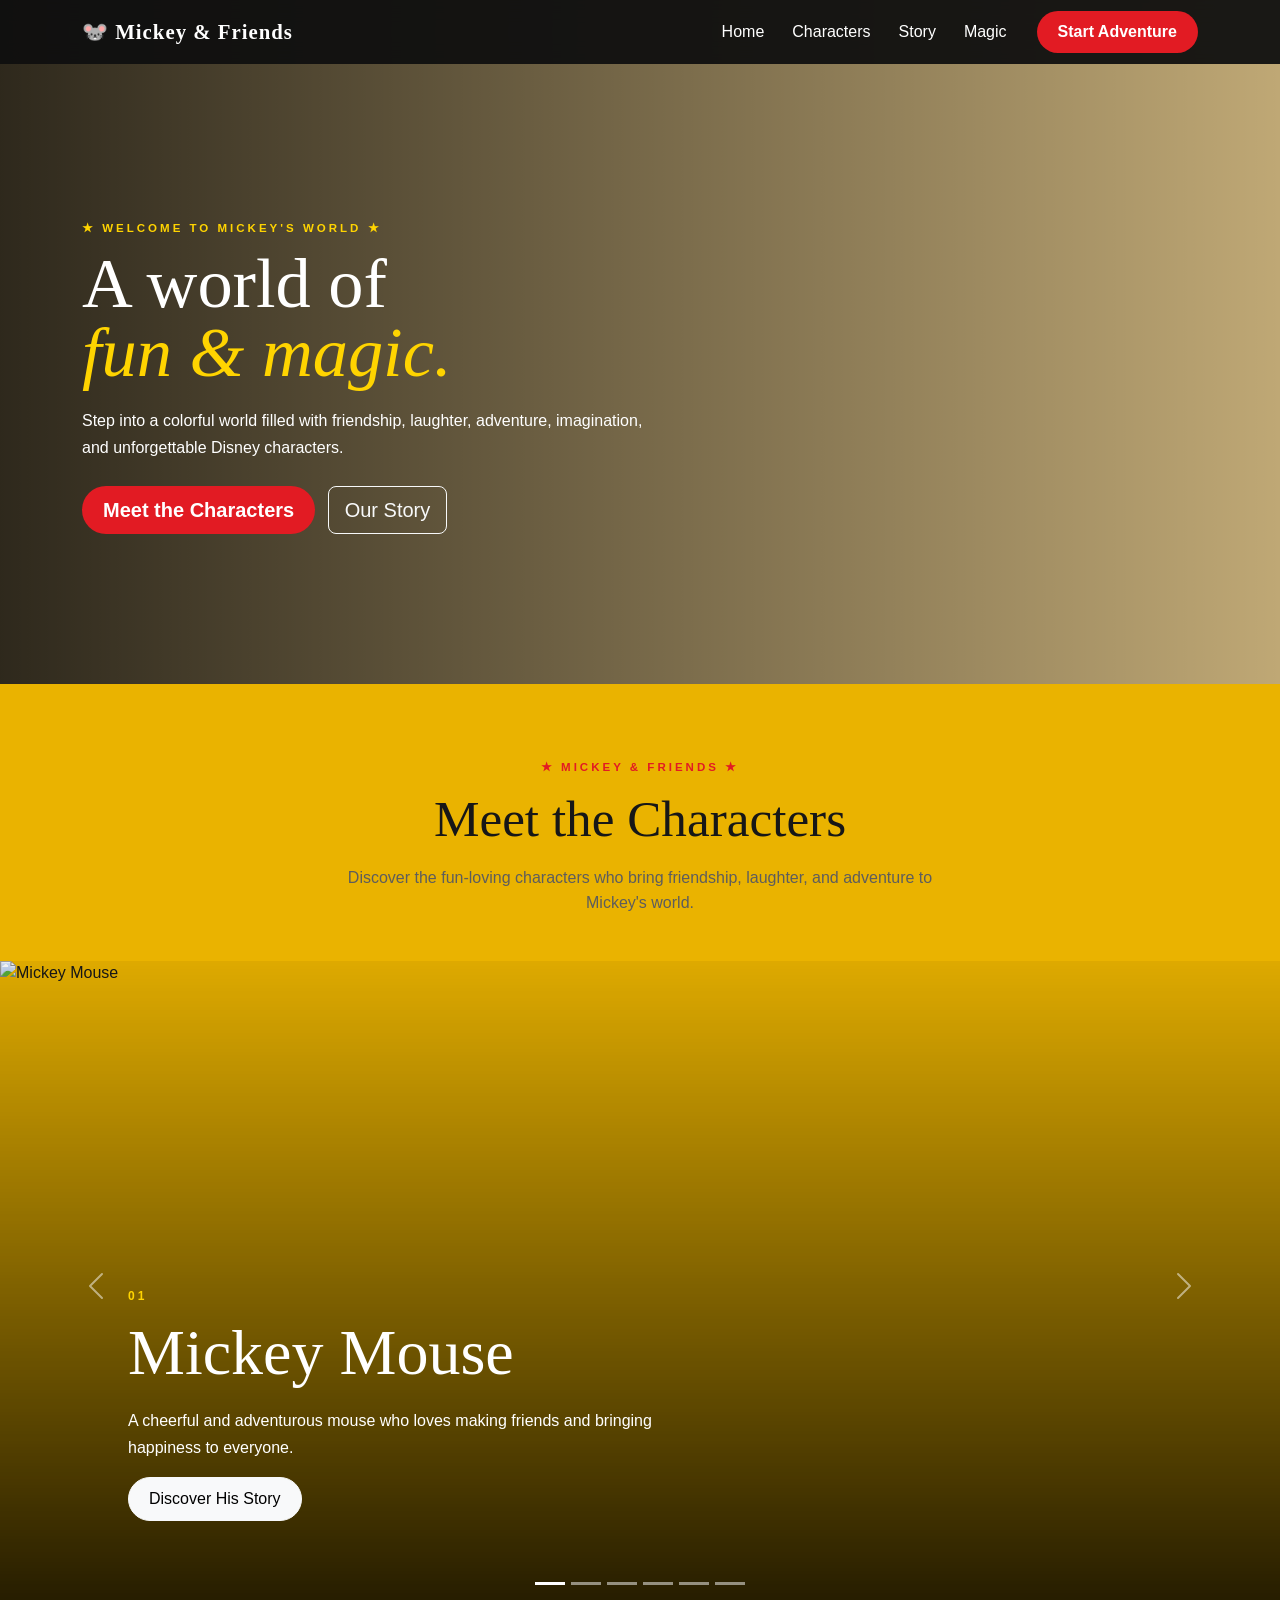
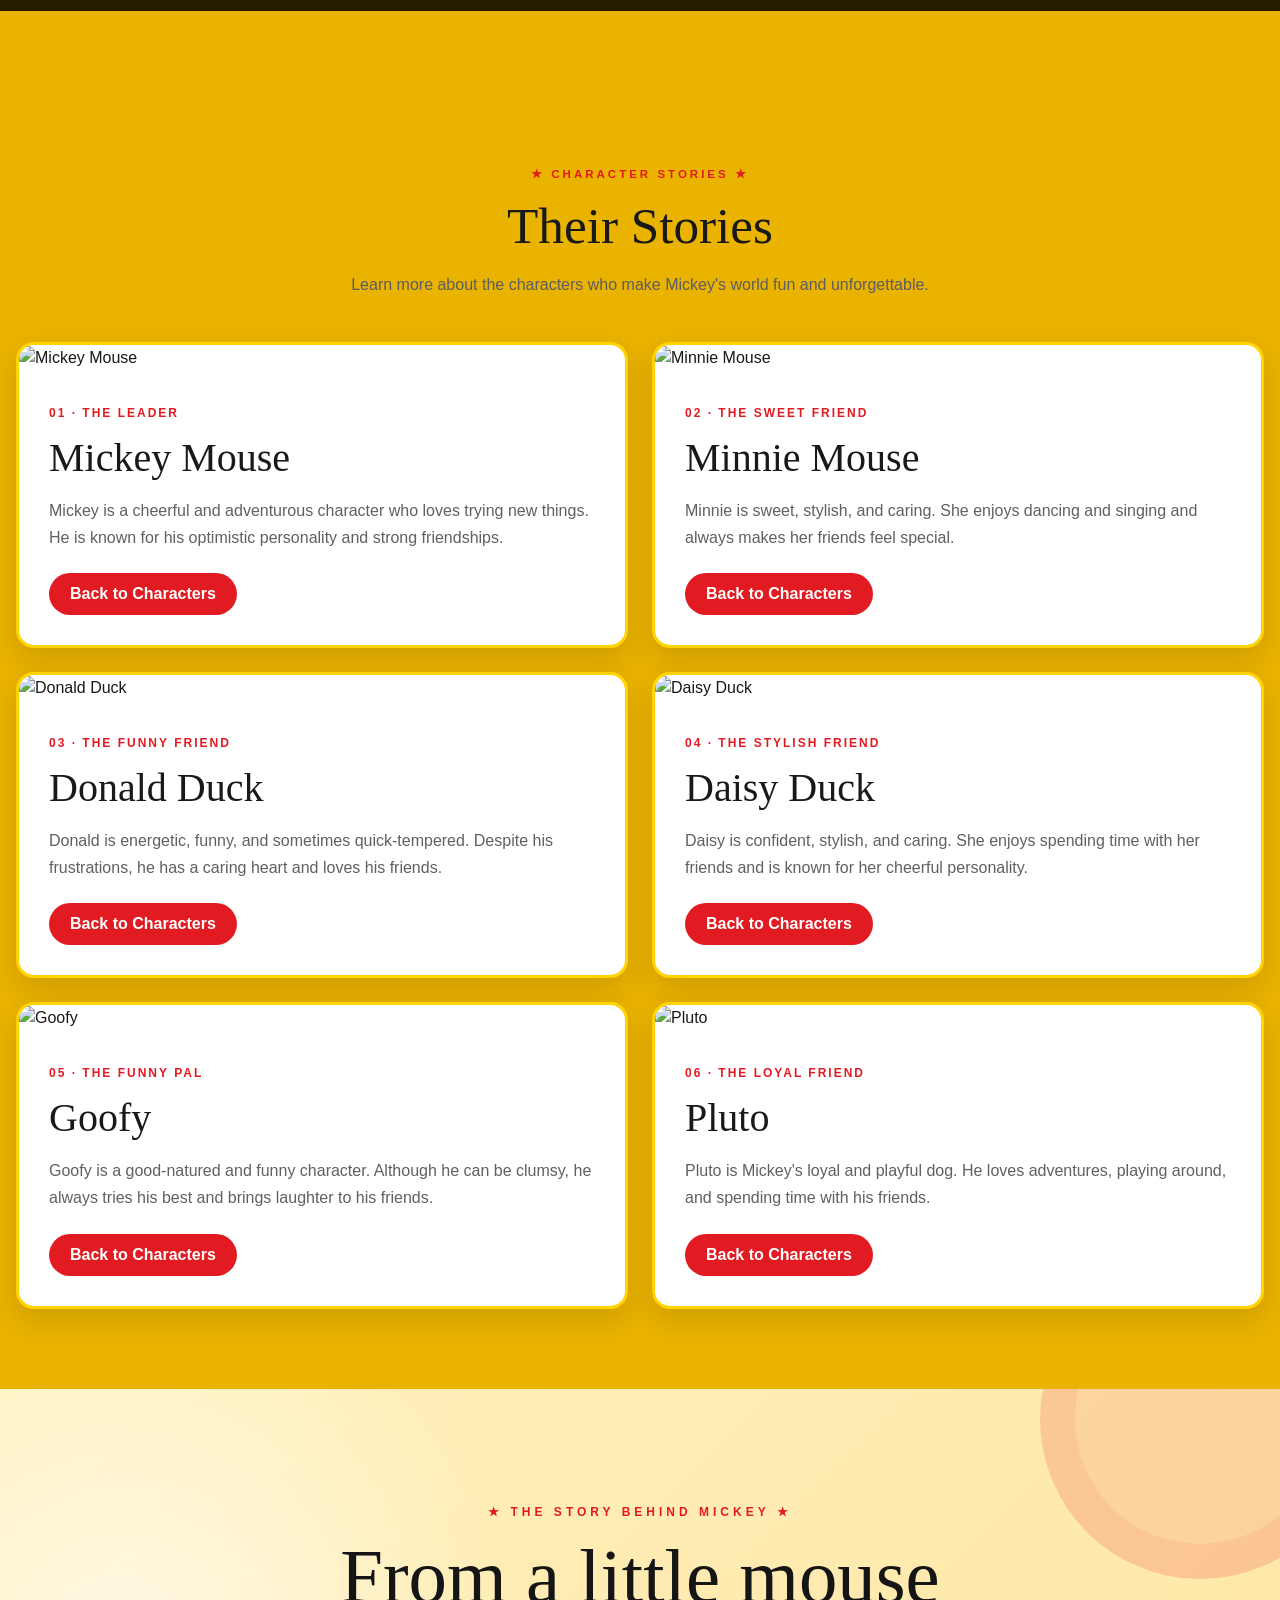
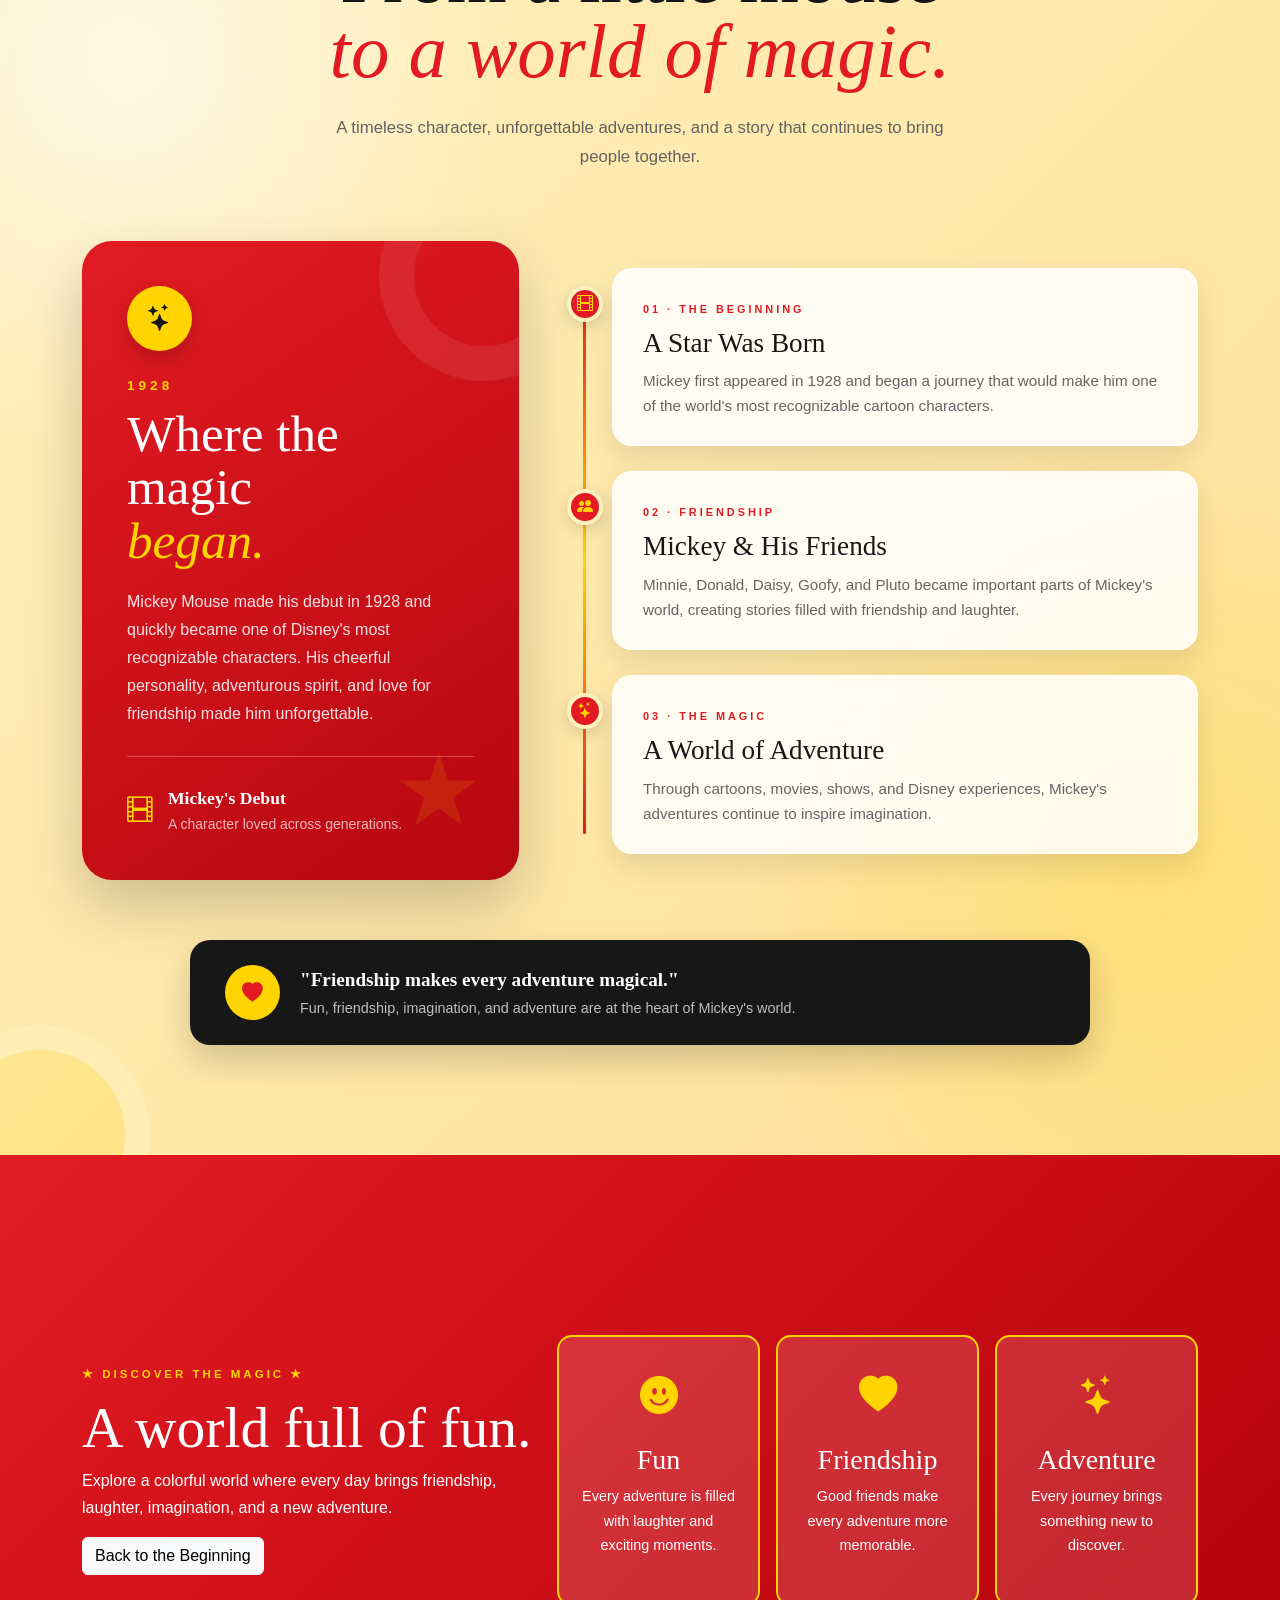
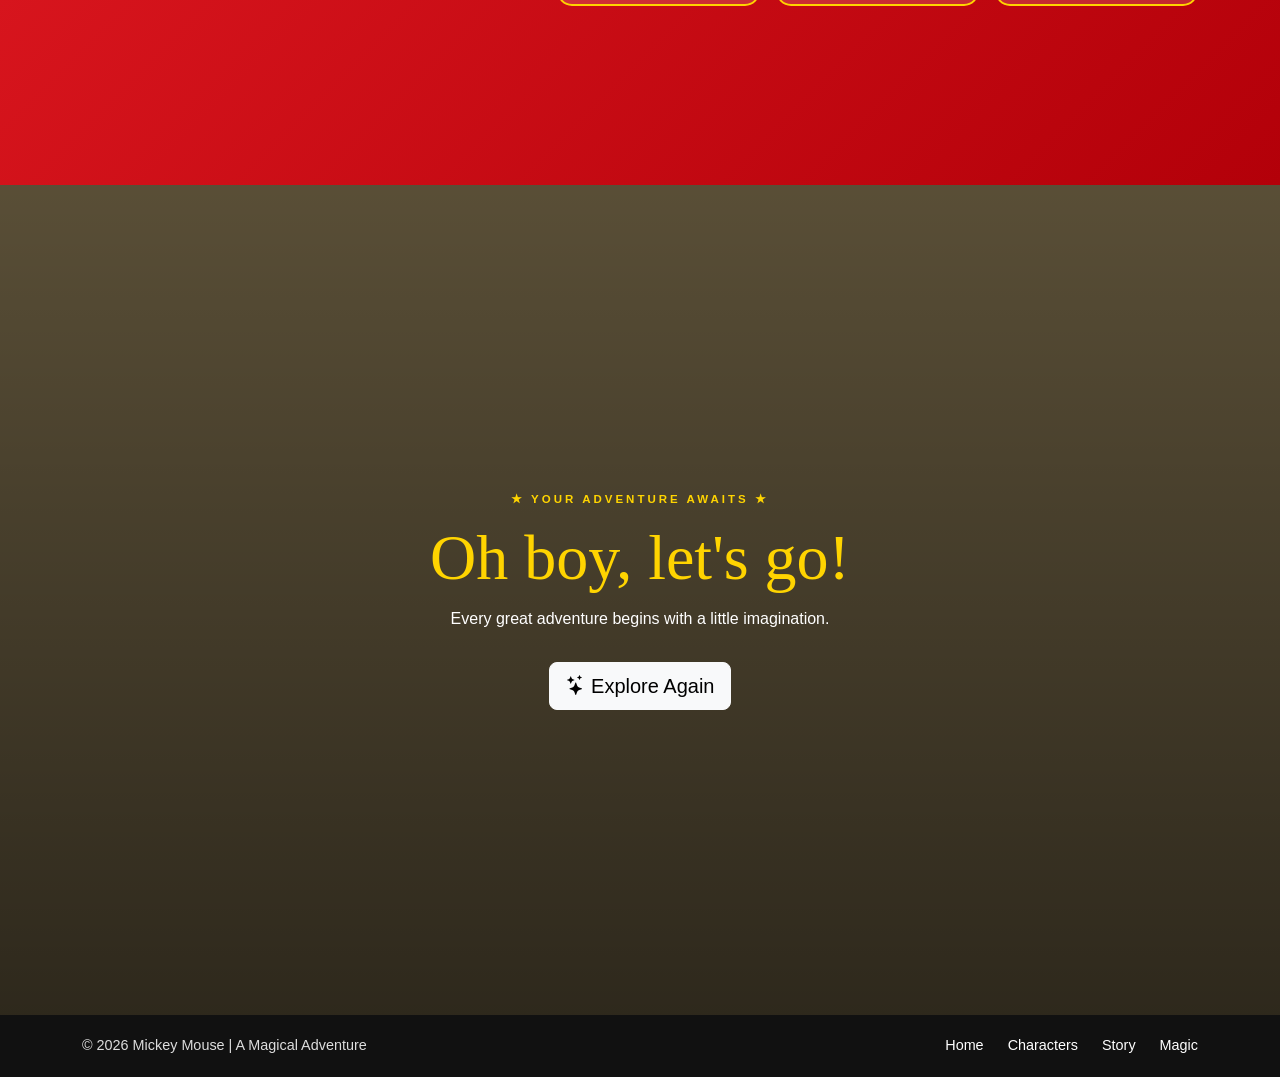
==== index.html @ 9c10812f "first commit" ====
<!DOCTYPE html>
<html lang="en">
<head>
    <meta charset="UTF-8">
    <meta name="viewport" content="width=device-width, initial-scale=1.0">
    <title>Mickey Mouse | A Magical Adventure</title>

    <link href="https://cdn.jsdelivr.net/npm/bootstrap@5.3.3/dist/css/bootstrap.min.css" rel="stylesheet">
    <link rel="stylesheet" href="https://cdn.jsdelivr.net/npm/bootstrap-icons@1.11.3/font/bootstrap-icons.min.css">
    <link rel="stylesheet" href="style.css">
</head>

<body>

<!-- NAVBAR -->
<header>
    <nav class="navbar navbar-expand-lg fixed-top">
        <div class="container">
            <a class="navbar-brand" href="#home">🐭 Mickey & Friends</a>

            <button class="navbar-toggler" type="button"
                data-bs-toggle="collapse" data-bs-target="#mainNavigation"
                aria-controls="mainNavigation" aria-expanded="false"
                aria-label="Toggle navigation">
                <span class="navbar-toggler-icon"></span>
            </button>

            <div class="collapse navbar-collapse" id="mainNavigation">
                <ul class="navbar-nav ms-auto">
                    <li class="nav-item"><a class="nav-link" href="#home">Home</a></li>
                    <li class="nav-item"><a class="nav-link" href="#characters">Characters</a></li>
                    <li class="nav-item"><a class="nav-link" href="#mickey-story">Story</a></li>
                    <li class="nav-item"><a class="nav-link" href="#magic">Magic</a></li>
                </ul>

                <a href="#characters" class="btn btn-mickey ms-lg-3">
                    Start Adventure
                </a>
            </div>
        </div>
    </nav>
</header>

<main>

<!-- HERO -->
<section id="home" class="hero-section">
    <div class="container">
        <div class="row align-items-center">
            <div class="col-lg-7">
                <p class="eyebrow">★ WELCOME TO MICKEY'S WORLD ★</p>

                <h1>
                    A world of
                    <span>fun & magic.</span>
                </h1>

                <p class="hero-text">
                    Step into a colorful world filled with friendship,
                    laughter, adventure, imagination, and unforgettable
                    Disney characters.
                </p>

                <div class="hero-buttons">
                    <a href="#characters" class="btn btn-mickey btn-lg">
                        Meet the Characters
                    </a>

                    <a href="#mickey-story" class="btn btn-outline-light btn-lg">
                        Our Story
                    </a>
                </div>
            </div>
        </div>
    </div>
</section>


<!-- CHARACTERS -->
<section id="characters" class="character-section">

    <div class="section-heading text-center px-3">
        <p class="eyebrow dark">★ MICKEY & FRIENDS ★</p>
        <h2>Meet the Characters</h2>
        <p>
            Discover the fun-loving characters who bring friendship,
            laughter, and adventure to Mickey's world.
        </p>
    </div>

    <div id="characterCarousel" class="carousel slide" data-bs-ride="carousel">

        <div class="carousel-indicators">
            <button type="button" data-bs-target="#characterCarousel"
                data-bs-slide-to="0" class="active" aria-label="Mickey"></button>
            <button type="button" data-bs-target="#characterCarousel"
                data-bs-slide-to="1" aria-label="Minnie"></button>
            <button type="button" data-bs-target="#characterCarousel"
                data-bs-slide-to="2" aria-label="Donald"></button>
            <button type="button" data-bs-target="#characterCarousel"
                data-bs-slide-to="3" aria-label="Daisy"></button>
            <button type="button" data-bs-target="#characterCarousel"
                data-bs-slide-to="4" aria-label="Goofy"></button>
            <button type="button" data-bs-target="#characterCarousel"
                data-bs-slide-to="5" aria-label="Pluto"></button>
        </div>

        <div class="carousel-inner">

            <!-- MICKEY -->
            <div class="carousel-item active">
                <img src="https://wallpaperaccess.com/full/1367530.jpg"
                    class="d-block w-100" alt="Mickey Mouse">

                <div class="carousel-caption">
                    <span class="character-number">01</span>
                    <h3>Mickey Mouse</h3>
                    <p>
                        A cheerful and adventurous mouse who loves
                        making friends and bringing happiness to everyone.
                    </p>
                    <a href="#mickey-card" class="btn btn-light">
                        Discover His Story
                    </a>
                </div>
            </div>

            <!-- MINNIE -->
            <div class="carousel-item">
                <img src="https://th.bing.com/th/id/R.4588b77b8ad985eb720112739d3616b6?rik=iyABy%2fx%2fQCu67g&riu=http%3a%2f%2fwallpapercave.com%2fwp%2fc2nXLSH.jpg&ehk=l3t9OPIn5ztY8iWDw6yOL1mrXMf0FCsywaIRMg5A7ro%3d&risl=&pid=ImgRaw&r=0"
                    class="d-block w-100" alt="Minnie Mouse">

                <div class="carousel-caption">
                    <span class="character-number">02</span>
                    <h3>Minnie Mouse</h3>
                    <p>
                        A sweet, stylish, and caring friend who loves
                        music, dancing, and spending time with Mickey.
                    </p>
                    <a href="#minnie-card" class="btn btn-light">
                        Discover Her Story
                    </a>
                </div>
            </div>

            <!-- DONALD -->
            <div class="carousel-item">
                <img src="https://wallpapers.com/images/featured/donald-duck-e6d12sw2wramsnhr.jpg"
                    class="d-block w-100" alt="Donald Duck">

                <div class="carousel-caption">
                    <span class="character-number">03</span>
                    <h3>Donald Duck</h3>
                    <p>
                        A funny and energetic duck who cares deeply
                        for his friends despite his quick temper.
                    </p>
                    <a href="#donald-card" class="btn btn-light">
                        Discover His Story
                    </a>
                </div>
            </div>

            <!-- DAISY -->
            <div class="carousel-item">
                <img src="https://images-wixmp-ed30a86b8c4ca887773594c2.wixmp.com/f/12d64890-57c1-4085-9946-62c47d06b659/dfgze2n-f7da535c-fa97-4df5-ac59-ce0ca22bc969.jpg/v1/fill/w_1192,h_670,q_70,strp/classic_webby_1_by_rositavanderquack_dfgze2n-pre.jpg?token=eyJ0eXAiOiJKV1QiLCJhbGciOiJIUzI1NiJ9.[base64].j7btOqu66WvQEaFqsZO-Y1pI1XarwBEUIRL4xBgMHDQ"
                    class="d-block w-100" alt="Daisy Duck">

                <div class="carousel-caption">
                    <span class="character-number">04</span>
                    <h3>Daisy Duck</h3>
                    <p>
                        A confident, stylish, and caring duck who
                        enjoys spending time with her friends.
                    </p>
                    <a href="#daisy-card" class="btn btn-light">
                        Discover Her Story
                    </a>
                </div>
            </div>

            <!-- GOOFY -->
            <div class="carousel-item">
                <img src="https://wallpapercave.com/wp/3dzzgMJ.jpg"
                    class="d-block w-100" alt="Goofy">

                <div class="carousel-caption">
                    <span class="character-number">05</span>
                    <h3>Goofy</h3>
                    <p>
                        A kind-hearted and funny friend who brings
                        laughter wherever he goes.
                    </p>
                    <a href="#goofy-card" class="btn btn-light">
                        Discover His Story
                    </a>
                </div>
            </div>

            <!-- PLUTO -->
            <div class="carousel-item">
                <img src="https://wallpaperaccess.com/full/2453402.jpg"
                    class="d-block w-100" alt="Pluto">

                <div class="carousel-caption">
                    <span class="character-number">06</span>
                    <h3>Pluto</h3>
                    <p>
                        Mickey's loyal and playful dog who loves
                        adventures and spending time with friends.
                    </p>
                    <a href="#pluto-card" class="btn btn-light">
                        Discover His Story
                    </a>
                </div>
            </div>

        </div>

        <button class="carousel-control-prev" type="button"
            data-bs-target="#characterCarousel" data-bs-slide="prev">
            <span class="carousel-control-prev-icon"></span>
            <span class="visually-hidden">Previous</span>
        </button>

        <button class="carousel-control-next" type="button"
            data-bs-target="#characterCarousel" data-bs-slide="next">
            <span class="carousel-control-next-icon"></span>
            <span class="visually-hidden">Next</span>
        </button>
    </div>
</section>


<!-- CHARACTER STORIES -->
<section class="character-stories">

    <div class="section-heading text-center px-3">
        <p class="eyebrow dark">★ CHARACTER STORIES ★</p>
        <h2>Their Stories</h2>
        <p>
            Learn more about the characters who make
            Mickey's world fun and unforgettable.
        </p>
    </div>

    <div class="row g-4 px-3">

        <div class="col-lg-6" id="mickey-card">
            <article class="character-card">
                <img src="https://www.pixelstalk.net/wp-content/uploads/2016/01/Disney-Mickey-Mouse-Cartoon-Wallpaper.jpg"
                    alt="Mickey Mouse">

                <div class="character-card-body">
                    <span class="character-number">01 · THE LEADER</span>
                    <h3>Mickey Mouse</h3>
                    <p>
                        Mickey is a cheerful and adventurous character
                        who loves trying new things. He is known for
                        his optimistic personality and strong friendships.
                    </p>
                    <a href="#characters" class="btn btn-mickey">
                        Back to Characters
                    </a>
                </div>
            </article>
        </div>

        <div class="col-lg-6" id="minnie-card">
            <article class="character-card">
                <img src="https://i.etsystatic.com/42415510/r/il/915af2/5742298597/il_1080xN.5742298597_7cel.jpg"
                    alt="Minnie Mouse">

                <div class="character-card-body">
                    <span class="character-number">02 · THE SWEET FRIEND</span>
                    <h3>Minnie Mouse</h3>
                    <p>
                        Minnie is sweet, stylish, and caring. She enjoys
                        dancing and singing and always makes her friends
                        feel special.
                    </p>
                    <a href="#characters" class="btn btn-mickey">
                        Back to Characters
                    </a>
                </div>
            </article>
        </div>

        <div class="col-lg-6" id="donald-card">
            <article class="character-card">
                <img src="https://wallpapercave.com/wp/wp4069606.jpg"
                    alt="Donald Duck">

                <div class="character-card-body">
                    <span class="character-number">03 · THE FUNNY FRIEND</span>
                    <h3>Donald Duck</h3>
                    <p>
                        Donald is energetic, funny, and sometimes
                        quick-tempered. Despite his frustrations,
                        he has a caring heart and loves his friends.
                    </p>
                    <a href="#characters" class="btn btn-mickey">
                        Back to Characters
                    </a>
                </div>
            </article>
        </div>

        <div class="col-lg-6" id="daisy-card">
            <article class="character-card">
                <img src="https://wallpaperbat.com/img/8600312-daisy-duck.jpg"
                    alt="Daisy Duck">

                <div class="character-card-body">
                    <span class="character-number">04 · THE STYLISH FRIEND</span>
                    <h3>Daisy Duck</h3>
                    <p>
                        Daisy is confident, stylish, and caring.
                        She enjoys spending time with her friends
                        and is known for her cheerful personality.
                    </p>
                    <a href="#characters" class="btn btn-mickey">
                        Back to Characters
                    </a>
                </div>
            </article>
        </div>

        <div class="col-lg-6" id="goofy-card">
            <article class="character-card">
                <img src="https://tse1.mm.bing.net/th/id/OIP.98Jbtz4rT5z01TKniWjiKwHaFj?r=0&rs=1&pid=ImgDetMain&o=7&rm=3"
                    alt="Goofy">

                <div class="character-card-body">
                    <span class="character-number">05 · THE FUNNY PAL</span>
                    <h3>Goofy</h3>
                    <p>
                        Goofy is a good-natured and funny character.
                        Although he can be clumsy, he always tries
                        his best and brings laughter to his friends.
                    </p>
                    <a href="#characters" class="btn btn-mickey">
                        Back to Characters
                    </a>
                </div>
            </article>
        </div>

        <div class="col-lg-6" id="pluto-card">
            <article class="character-card">
                <img src="https://wallpapers.com/images/hd/disney-mickey-pet-pluto-oyhj16ky8dkultrr.jpg"
                    alt="Pluto">

                <div class="character-card-body">
                    <span class="character-number">06 · THE LOYAL FRIEND</span>
                    <h3>Pluto</h3>
                    <p>
                        Pluto is Mickey's loyal and playful dog.
                        He loves adventures, playing around,
                        and spending time with his friends.
                    </p>
                    <a href="#characters" class="btn btn-mickey">
                        Back to Characters
                    </a>
                </div>
            </article>
        </div>

    </div>
</section>


<!-- NEW BONGGA STORY SECTION -->
<section id="mickey-story" class="story-section">

    <div class="story-decoration story-circle-1"></div>
    <div class="story-decoration story-circle-2"></div>

    <div class="container">

        <div class="story-title text-center">
            <span class="story-label">★ THE STORY BEHIND MICKEY ★</span>

            <h2>
                From a little mouse
                <span>to a world of magic.</span>
            </h2>

            <p>
                A timeless character, unforgettable adventures,
                and a story that continues to bring people together.
            </p>
        </div>

        <div class="row align-items-center g-5 story-content">

            <!-- MAIN CARD -->
            <div class="col-lg-5">
                <div class="story-main-card">

                    <div class="story-mickey-icon">
                        <i class="bi bi-stars"></i>
                    </div>

                    <span class="story-year">1928</span>

                    <h3>
                        Where the magic
                        <span>began.</span>
                    </h3>

                    <p>
                        Mickey Mouse made his debut in 1928 and quickly
                        became one of Disney's most recognizable characters.
                        His cheerful personality, adventurous spirit,
                        and love for friendship made him unforgettable.
                    </p>

                    <div class="story-line"></div>

                    <div class="story-mini-info">
                        <i class="bi bi-film"></i>
                        <div>
                            <strong>Mickey's Debut</strong>
                            <small>A character loved across generations.</small>
                        </div>
                    </div>

                </div>
            </div>


            <!-- TIMELINE -->
            <div class="col-lg-7">
                <div class="story-timeline">

                    <div class="timeline-item">
                        <div class="timeline-icon">
                            <i class="bi bi-film"></i>
                        </div>

                        <div class="timeline-card">
                            <span>01 · THE BEGINNING</span>
                            <h4>A Star Was Born</h4>
                            <p>
                                Mickey first appeared in 1928 and began
                                a journey that would make him one of the
                                world's most recognizable cartoon characters.
                            </p>
                        </div>
                    </div>

                    <div class="timeline-item">
                        <div class="timeline-icon">
                            <i class="bi bi-people-fill"></i>
                        </div>

                        <div class="timeline-card">
                            <span>02 · FRIENDSHIP</span>
                            <h4>Mickey & His Friends</h4>
                            <p>
                                Minnie, Donald, Daisy, Goofy, and Pluto
                                became important parts of Mickey's world,
                                creating stories filled with friendship
                                and laughter.
                            </p>
                        </div>
                    </div>

                    <div class="timeline-item">
                        <div class="timeline-icon">
                            <i class="bi bi-stars"></i>
                        </div>

                        <div class="timeline-card">
                            <span>03 · THE MAGIC</span>
                            <h4>A World of Adventure</h4>
                            <p>
                                Through cartoons, movies, shows, and
                                Disney experiences, Mickey's adventures
                                continue to inspire imagination.
                            </p>
                        </div>
                    </div>

                </div>
            </div>

        </div>


        <!-- QUOTE -->
        <div class="story-bottom">

            <div class="story-bottom-icon">
                <i class="bi bi-heart-fill"></i>
            </div>

            <div>
                <strong>
                    "Friendship makes every adventure magical."
                </strong>

                <p>
                    Fun, friendship, imagination, and adventure
                    are at the heart of Mickey's world.
                </p>
            </div>

        </div>

    </div>
</section>


<!-- MAGIC -->
<section id="magic" class="magic-section">

    <div class="container">
        <div class="row align-items-center g-4">

            <div class="col-lg-5">
                <p class="eyebrow">★ DISCOVER THE MAGIC ★</p>

                <h2>A world full of fun.</h2>

                <p>
                    Explore a colorful world where every day
                    brings friendship, laughter, imagination,
                    and a new adventure.
                </p>

                <a href="#home" class="btn btn-light">
                    Back to the Beginning
                </a>
            </div>

            <div class="col-lg-7">
                <div class="row g-3">

                    <div class="col-md-4">
                        <article class="magic-card">
                            <i class="bi bi-emoji-smile-fill"></i>
                            <h3>Fun</h3>
                            <p>
                                Every adventure is filled with
                                laughter and exciting moments.
                            </p>
                        </article>
                    </div>

                    <div class="col-md-4">
                        <article class="magic-card">
                            <i class="bi bi-heart-fill"></i>
                            <h3>Friendship</h3>
                            <p>
                                Good friends make every adventure
                                more memorable.
                            </p>
                        </article>
                    </div>

                    <div class="col-md-4">
                        <article class="magic-card">
                            <i class="bi bi-stars"></i>
                            <h3>Adventure</h3>
                            <p>
                                Every journey brings something
                                new to discover.
                            </p>
                        </article>
                    </div>

                </div>
            </div>

        </div>
    </div>
</section>


<!-- CTA -->
<section class="cta-section">
    <div class="container text-center">

        <p class="eyebrow">★ YOUR ADVENTURE AWAITS ★</p>

        <h2>Oh boy, let's go!</h2>

        <p>
            Every great adventure begins with a little imagination.
        </p>

        <a href="#home" class="btn btn-light btn-lg">
            <i class="bi bi-stars"></i>
            Explore Again
        </a>

    </div>
</section>

</main>


<!-- FOOTER -->
<footer>
    <div class="container">
        <div class="row align-items-center">

            <div class="col-md-6">
                <p class="mb-md-0">
                    © 2026 Mickey Mouse | A Magical Adventure
                </p>
            </div>

            <div class="col-md-6 text-md-end">
                <a href="#home">Home</a>
                <a href="#characters">Characters</a>
                <a href="#mickey-story">Story</a>
                <a href="#magic">Magic</a>
            </div>

        </div>
    </div>
</footer>


<script src="https://cdn.jsdelivr.net/npm/bootstrap@5.3.3/dist/js/bootstrap.bundle.min.js"></script>

</body>
</html>
---- style.css ----
* {
    box-sizing: border-box;
}

html {
    scroll-behavior: smooth;
}

body {
    margin: 0;
    font-family: "Segoe UI", Arial, sans-serif;
    color: #fff;
    background: #ffe09c;
}

section {
    scroll-margin-top: 70px;
}


/* ================= NAVBAR ================= */

.navbar {
    padding: 11px 0;
    background: rgba(15,15,15,.94);
    backdrop-filter: blur(10px);
}

.navbar-brand {
    color: #fff;
    font-family: Georgia, serif;
    font-size: 1.3rem;
    font-weight: bold;
    letter-spacing: 1px;
}

.navbar-brand:hover {
    color: #ffd400;
}

.nav-link {
    color: #fff !important;
    margin: 0 6px;
    font-weight: 500;
}

.nav-link:hover {
    color: #ffd400 !important;
}

.navbar-toggler {
    border-color: rgba(255,255,255,.5);
}

.navbar-toggler-icon {
    filter: brightness(0) invert(1);
}


/* ================= BUTTONS ================= */

.btn-mickey {
    color: #fff;
    background: #e21b23;
    border: none;
    border-radius: 25px;
    padding: 9px 21px;
    font-weight: 600;
}

.btn-mickey:hover {
    color: #111;
    background: #ffd400;
}


/* ================= HERO ================= */

.hero-section {
    min-height: 76vh;
    display: flex;
    align-items: center;
    padding-top: 70px;
    background-image:
        linear-gradient(90deg,rgba(0,0,0,.82),rgba(0,0,0,.25)),
        url("https://wallpapers.com/images/hd/disney-characters-mickey-and-friends-3rbgtey2vy1vegt6.jpg");
    background-size: cover;
    background-position: center;
    background-repeat: no-repeat;
}

.eyebrow {
    font-size: .72rem;
    font-weight: 700;
    letter-spacing: 3px;
    margin-bottom: 12px;
    color: #ffd400;
}

.eyebrow.dark {
    color: #e21b23;
}

.hero-section h1 {
    font-family: Georgia, serif;
    font-size: clamp(3rem,5.5vw,5.5rem);
    line-height: .98;
    margin-bottom: 20px;
}

.hero-section h1 span {
    display: block;
    color: #ffd400;
    font-style: italic;
    font-weight: normal;
}

.hero-text {
    max-width: 570px;
    line-height: 1.7;
    margin-bottom: 25px;
}

.hero-buttons .btn {
    margin-right: 8px;
}


/* ================= HEADINGS ================= */

.section-heading {
    max-width: 650px;
    margin: 0 auto 45px;
}

.section-heading h2 {
    font-family: Georgia, serif;
    font-size: clamp(2.2rem,4vw,3.7rem);
    margin-bottom: 15px;
}

.section-heading p:last-child {
    color: #5d5d5d;
    line-height: 1.6;
}


/* ================= CHARACTERS ================= */

.character-section {
    padding: 75px 0;
    background: #eab300;
    color: #171717;
}

#characterCarousel {
    width: 100%;
    overflow: hidden;
}

#characterCarousel .carousel-item {
    height: 650px;
    position: relative;
}

#characterCarousel .carousel-item img {
    width: 100%;
    height: 100%;
    object-fit: cover;
}

#characterCarousel .carousel-item::after {
    content: "";
    position: absolute;
    inset: 0;
    background: linear-gradient(
        0deg,
        rgba(0,0,0,.85),
        rgba(0,0,0,.05)
    );
}

#characterCarousel .carousel-caption {
    z-index: 2;
    left: 10%;
    right: 10%;
    bottom: 70px;
    text-align: left;
}

.character-number {
    font-size: .75rem;
    letter-spacing: 3px;
    font-weight: bold;
    color: #ffd400;
}

#characterCarousel .carousel-caption h3 {
    font-family: Georgia, serif;
    font-size: clamp(3rem,5vw,5rem);
    margin: 8px 0 15px;
}

#characterCarousel .carousel-caption p {
    max-width: 550px;
    line-height: 1.7;
}

#characterCarousel .carousel-caption .btn {
    border-radius: 25px;
    padding: 9px 20px;
}

#characterCarousel .carousel-indicators,
#characterCarousel .carousel-control-prev,
#characterCarousel .carousel-control-next {
    z-index: 3;
}


/* ================= CHARACTER STORIES ================= */

.character-stories {
    padding: 80px 0;
    background: #eab300;
    color: #191919;
}

.character-card {
    height: 100%;
    border-radius: 18px;
    overflow: hidden;
    background: #fff;
    border: 3px solid #ffd400;
    box-shadow: 0 12px 30px rgba(0,0,0,.12);
    transition: .3s;
}

.character-card:hover {
    transform: translateY(-8px);
    box-shadow: 0 18px 40px rgba(0,0,0,.20);
}

.character-card img {
    width: 100%;
    height: 330px;
    object-fit: cover;
}

.character-card-body {
    padding: 30px;
}

.character-card-body .character-number {
    color: #e21b23;
    letter-spacing: 2px;
}

.character-card-body h3 {
    font-family: Georgia, serif;
    font-size: 2.5rem;
    margin: 10px 0 15px;
}

.character-card-body p {
    color: #606060;
    line-height: 1.7;
    margin-bottom: 22px;
}


/* ================ STORY ================= */

.story-section {
    position: relative;
    min-height: 100vh;
    padding: 110px 0;
    overflow: hidden;
    background:
        radial-gradient(circle at 10% 20%,rgba(255,255,255,.65),transparent 25%),
        radial-gradient(circle at 90% 80%,rgba(255,210,0,.25),transparent 28%),
        linear-gradient(135deg,#fff1bd,#ffe19a);
    color: #171717;
}

.story-decoration {
    position: absolute;
    border-radius: 50%;
    pointer-events: none;
}

.story-circle-1 {
    width: 320px;
    height: 320px;
    top: -130px;
    right: -80px;
    background: rgba(226,27,35,.10);
    border: 35px solid rgba(226,27,35,.07);
}

.story-circle-2 {
    width: 220px;
    height: 220px;
    bottom: -90px;
    left: -70px;
    background: rgba(255,212,0,.18);
    border: 25px solid rgba(255,255,255,.35);
}


/* STORY TITLE */

.story-title {
    position: relative;
    z-index: 2;
    max-width: 850px;
    margin: 0 auto 70px;
}

.story-label {
    display: inline-block;
    color: #e21b23;
    font-size: .75rem;
    font-weight: 800;
    letter-spacing: 4px;
    margin-bottom: 18px;
}

.story-title h2 {
    font-family: Georgia, serif;
    font-size: clamp(3rem,6vw,5.8rem);
    line-height: .98;
    margin-bottom: 25px;
    color: #151515;
}

.story-title h2 span {
    display: block;
    color: #e21b23;
    font-style: italic;
}

.story-title p {
    max-width: 650px;
    margin: auto;
    color: #626262;
    font-size: 1.05rem;
    line-height: 1.7;
}


/* MAIN STORY CARD */

.story-content {
    position: relative;
    z-index: 2;
}

.story-main-card {
    position: relative;
    padding: 45px;
    min-height: 500px;
    overflow: hidden;
    border-radius: 30px;
    background: linear-gradient(145deg,#e21b23,#b70710);
    color: #fff;
    box-shadow: 0 25px 60px rgba(0,0,0,.20);
}

.story-main-card::before {
    content: "";
    position: absolute;
    width: 210px;
    height: 210px;
    border-radius: 50%;
    right: -70px;
    top: -70px;
    border: 35px solid rgba(255,255,255,.08);
}

.story-main-card::after {
    content: "★";
    position: absolute;
    right: 35px;
    bottom: 15px;
    font-size: 100px;
    color: rgba(255,212,0,.12);
}

.story-mickey-icon {
    width: 65px;
    height: 65px;
    display: flex;
    align-items: center;
    justify-content: center;
    margin-bottom: 25px;
    border-radius: 50%;
    background: #ffd400;
    color: #171717;
    font-size: 1.7rem;
    box-shadow: 0 8px 20px rgba(0,0,0,.18);
}

.story-year {
    display: block;
    color: #ffd400;
    font-size: .85rem;
    font-weight: 800;
    letter-spacing: 4px;
    margin-bottom: 10px;
}

.story-main-card h3 {
    position: relative;
    z-index: 2;
    font-family: Georgia, serif;
    font-size: clamp(2.3rem,4vw,3.7rem);
    line-height: 1.05;
    margin-bottom: 20px;
}

.story-main-card h3 span {
    display: block;
    color: #ffd400;
    font-style: italic;
}

.story-main-card > p {
    position: relative;
    z-index: 2;
    max-width: 500px;
    color: rgba(255,255,255,.88);
    line-height: 1.75;
}

.story-line {
    width: 100%;
    height: 1px;
    margin: 28px 0;
    background: rgba(255,255,255,.25);
}

.story-mini-info {
    display: flex;
    align-items: center;
    gap: 15px;
    position: relative;
    z-index: 2;
}

.story-mini-info i {
    font-size: 1.6rem;
    color: #ffd400;
}

.story-mini-info strong {
    display: block;
    font-family: Georgia, serif;
    font-size: 1.1rem;
}

.story-mini-info small {
    display: block;
    margin-top: 3px;
    color: rgba(255,255,255,.7);
}


/* TIMELINE */

.story-timeline {
    position: relative;
    padding-left: 45px;
}

.story-timeline::before {
    content: "";
    position: absolute;
    left: 16px;
    top: 20px;
    bottom: 20px;
    width: 3px;
    background: linear-gradient(#e21b23,#ffd400,#e21b23);
    border-radius: 5px;
}

.timeline-item {
    position: relative;
    display: flex;
    align-items: flex-start;
    margin-bottom: 25px;
}

.timeline-item:last-child {
    margin-bottom: 0;
}

.timeline-icon {
    position: absolute;
    left: -45px;
    top: 18px;
    width: 36px;
    height: 36px;
    display: flex;
    align-items: center;
    justify-content: center;
    border-radius: 50%;
    background: #e21b23;
    color: #ffd400;
    border: 4px solid #fff1bd;
    box-shadow: 0 5px 15px rgba(0,0,0,.15);
    z-index: 2;
}

.timeline-card {
    width: 100%;
    padding: 27px 30px;
    border-radius: 20px;
    background: rgba(255,255,255,.85);
    border: 1px solid rgba(255,255,255,.9);
    box-shadow: 0 12px 30px rgba(0,0,0,.10);
    transition: .3s ease;
}

.timeline-card:hover {
    transform: translateX(8px);
    box-shadow: 0 18px 38px rgba(0,0,0,.16);
}

.timeline-card span {
    color: #e21b23;
    font-size: .68rem;
    font-weight: 800;
    letter-spacing: 3px;
}

.timeline-card h4 {
    margin: 7px 0 9px;
    font-family: Georgia, serif;
    font-size: 1.7rem;
    color: #171717;
}

.timeline-card p {
    margin: 0;
    color: #656565;
    line-height: 1.65;
    font-size: .95rem;
}


/* STORY QUOTE */

.story-bottom {
    position: relative;
    z-index: 2;
    display: flex;
    align-items: center;
    gap: 20px;
    max-width: 900px;
    margin: 60px auto 0;
    padding: 25px 35px;
    border-radius: 20px;
    background: #171717;
    color: #fff;
    box-shadow: 0 15px 35px rgba(0,0,0,.18);
}

.story-bottom-icon {
    flex-shrink: 0;
    width: 55px;
    height: 55px;
    display: flex;
    align-items: center;
    justify-content: center;
    border-radius: 50%;
    background: #ffd400;
    color: #e21b23;
    font-size: 1.3rem;
}

.story-bottom strong {
    font-family: Georgia, serif;
    font-size: 1.2rem;
}

.story-bottom p {
    margin: 4px 0 0;
    color: #bdbdbd;
    font-size: .9rem;
}


/* ================= MAGIC ================= */

.magic-section {
    min-height: 70vh;
    padding: 90px 0;
    display: flex;
    align-items: center;
    background: linear-gradient(135deg,#e21b23,#b30009);
}

.magic-section h2 {
    font-family: Georgia, serif;
    font-size: clamp(2.5rem,4.5vw,4.5rem);
    line-height: 1.08;
}

.magic-section p {
    line-height: 1.7;
}

.magic-card {
    min-height: 230px;
    padding: 30px 20px;
    text-align: center;
    background: rgba(255,255,255,.14);
    border: 2px solid #ffd400;
    border-radius: 15px;
    transition: .3s;
}

.magic-card:hover {
    transform: translateY(-8px);
    background: rgba(255,255,255,.22);
}

.magic-card i {
    font-size: 2.4rem;
    margin-bottom: 18px;
    display: block;
    color: #ffd400;
}

.magic-card h3 {
    font-family: Georgia, serif;
}

.magic-card p {
    font-size: .9rem;
}


/* ================= CTA ================= */

.cta-section {
    min-height: calc(100vh - 70px);
    display: flex;
    align-items: center;
    justify-content: center;
    padding: 70px 20px;
    background-image:
        linear-gradient(rgba(0,0,0,.65),rgba(0,0,0,.82)),
        url("https://wallpaperaccess.com/full/806218.jpg");
    background-size: cover;
    background-position: center;
}

.cta-section h2 {
    font-family: Georgia, serif;
    font-size: clamp(2.8rem,5vw,5rem);
    color: #ffd400;
}

.cta-section p:not(.eyebrow) {
    max-width: 600px;
    margin: 0 auto 30px;
    line-height: 1.7;
}


/* ================= FOOTER ================= */

footer {
    padding: 20px 0;
    background: #111;
    color: #ddd;
    font-size: .9rem;
}

footer p {
    margin: 0;
}

footer a {
    color: #fff;
    text-decoration: none;
    margin-left: 20px;
}

footer a:hover {
    color: #ffd400;
}


/* ================= TABLET ================= */

@media (max-width: 991px) {

    .navbar {
        background: rgba(15,15,15,.97);
    }

    .navbar .btn {
        margin-top: 10px;
    }

    #characterCarousel .carousel-item {
        height: 550px;
    }

    #characterCarousel .carousel-caption {
        bottom: 60px;
    }

    .story-main-card {
        min-height: auto;
    }

    .story-timeline {
        margin-top: 10px;
    }
}


/* ================= MOBILE ================= */

@media (max-width: 576px) {

    .hero-section {
        min-height: 90vh;
    }

    .hero-section h1 {
        font-size: 3.1rem;
    }

    .hero-buttons .btn {
        display: block;
        width: 100%;
        margin: 8px 0;
    }

    .character-section,
    .character-stories,
    .story-section {
        padding: 60px 20px;
    }

    .character-section,
    .character-stories {
        padding-left: 0;
        padding-right: 0;
    }

    #characterCarousel .carousel-item {
        height: 550px;
    }

    #characterCarousel .carousel-caption {
        left: 12%;
        right: 12%;
        bottom: 55px;
    }

    #characterCarousel .carousel-caption h3 {
        font-size: 2.7rem;
    }

    #characterCarousel .carousel-caption p {
        font-size: .9rem;
        line-height: 1.5;
    }

    .character-card img {
        height: 260px;
    }

    .character-card-body {
        padding: 25px;
    }

    .character-card-body h3 {
        font-size: 2.1rem;
    }

    .story-section {
        padding: 75px 15px;
    }

    .story-title {
        margin-bottom: 45px;
    }

    .story-title h2 {
        font-size: 3rem;
    }

    .story-main-card {
        padding: 30px;
        border-radius: 24px;
    }

    .story-main-card h3 {
        font-size: 2.4rem;
    }

    .story-timeline {
        padding-left: 35px;
    }

    .story-timeline::before {
        left: 12px;
    }

    .timeline-icon {
        left: -35px;
        width: 30px;
        height: 30px;
        font-size: .75rem;
    }

    .timeline-card {
        padding: 22px;
    }

    .timeline-card h4 {
        font-size: 1.4rem;
    }

    .story-bottom {
        align-items: flex-start;
        padding: 20px;
        margin-top: 40px;
    }

    .story-bottom strong {
        font-size: 1rem;
    }

    .magic-section {
        padding: 70px 20px;
    }

    .magic-card {
        min-height: auto;
    }

    .cta-section {
        min-height: 75vh;
    }

    footer {
        text-align: center;
    }

    footer a {
        display: inline-block;
        margin: 8px 6px 0;
    }
}
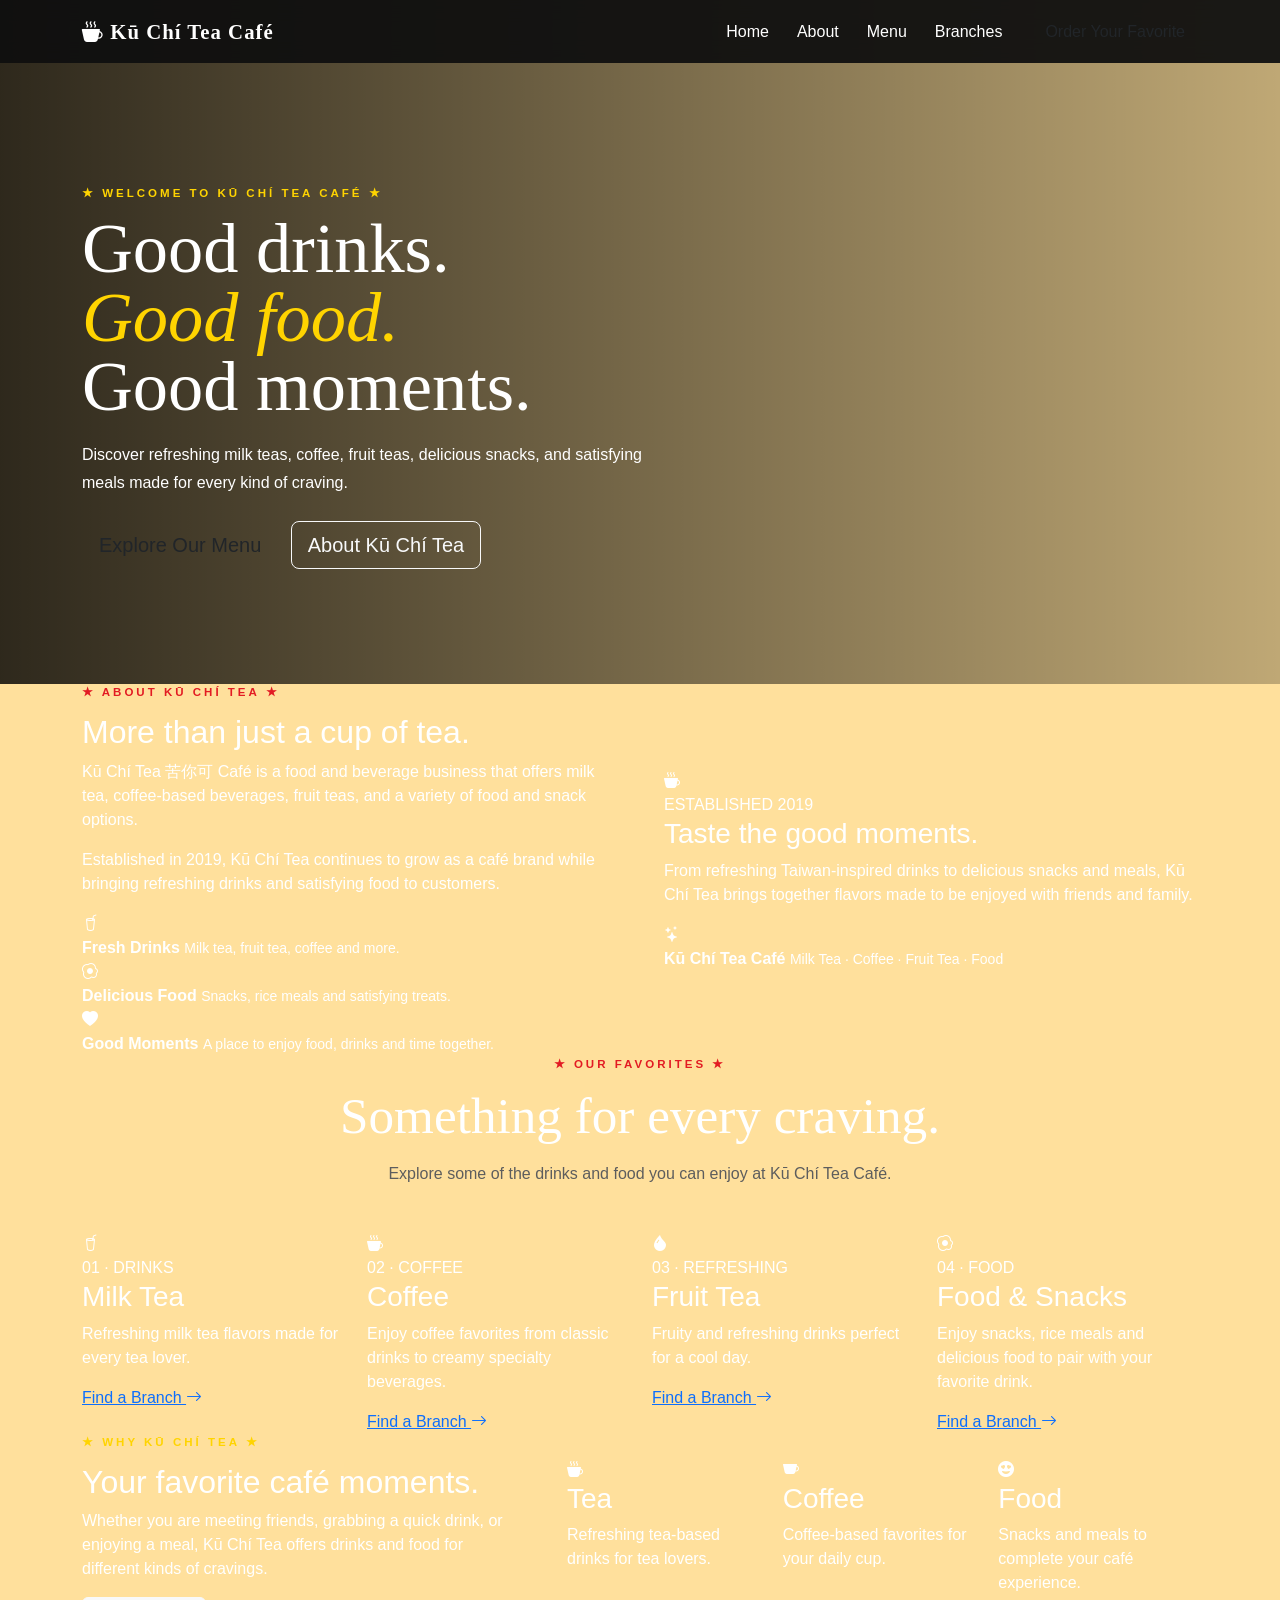
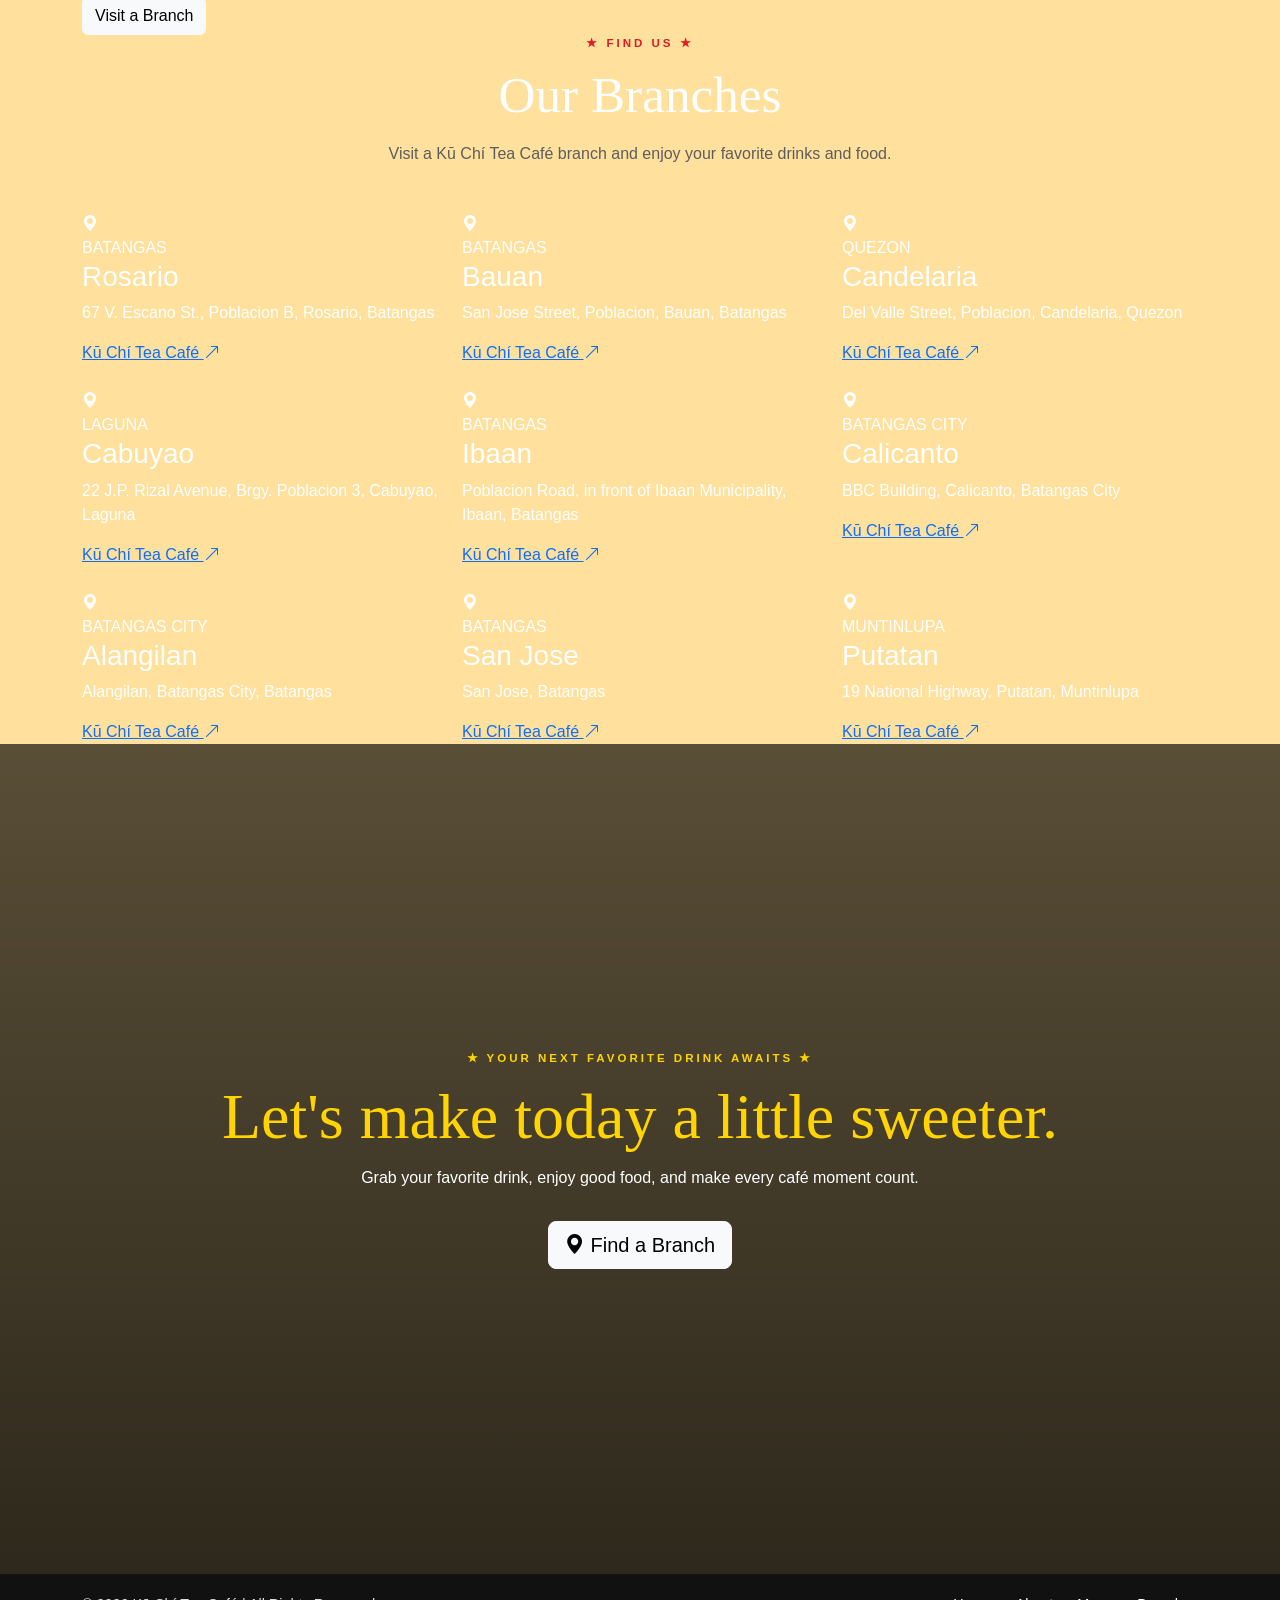
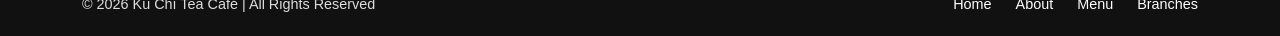
==== commit 590e8130: "Update index.html" ====
--- a/index.html
+++ b/index.html
@@ -3,629 +3,862 @@
 <head>
     <meta charset="UTF-8">
     <meta name="viewport" content="width=device-width, initial-scale=1.0">
-    <title>Mickey Mouse | A Magical Adventure</title>
+
+    <title>Kū Chí Tea Café | Taste the Good Moments</title>
 
     <link href="https://cdn.jsdelivr.net/npm/bootstrap@5.3.3/dist/css/bootstrap.min.css" rel="stylesheet">
-    <link rel="stylesheet" href="https://cdn.jsdelivr.net/npm/bootstrap-icons@1.11.3/font/bootstrap-icons.min.css">
+
+    <link rel="stylesheet"
+          href="https://cdn.jsdelivr.net/npm/bootstrap-icons@1.11.3/font/bootstrap-icons.min.css">
+
     <link rel="stylesheet" href="style.css">
 </head>
 
 <body>
 
-<!-- NAVBAR -->
+<!-- ================= NAVBAR ================= -->
+
 <header>
     <nav class="navbar navbar-expand-lg fixed-top">
         <div class="container">
-            <a class="navbar-brand" href="#home">🐭 Mickey & Friends</a>
-
-            <button class="navbar-toggler" type="button"
-                data-bs-toggle="collapse" data-bs-target="#mainNavigation"
-                aria-controls="mainNavigation" aria-expanded="false"
-                aria-label="Toggle navigation">
+
+            <a class="navbar-brand" href="#home">
+                <i class="bi bi-cup-hot-fill"></i>
+                Kū Chí Tea Café
+            </a>
+
+            <button class="navbar-toggler"
+                    type="button"
+                    data-bs-toggle="collapse"
+                    data-bs-target="#mainNavigation"
+                    aria-controls="mainNavigation"
+                    aria-expanded="false"
+                    aria-label="Toggle navigation">
+
                 <span class="navbar-toggler-icon"></span>
             </button>
 
             <div class="collapse navbar-collapse" id="mainNavigation">
+
                 <ul class="navbar-nav ms-auto">
-                    <li class="nav-item"><a class="nav-link" href="#home">Home</a></li>
-                    <li class="nav-item"><a class="nav-link" href="#characters">Characters</a></li>
-                    <li class="nav-item"><a class="nav-link" href="#mickey-story">Story</a></li>
-                    <li class="nav-item"><a class="nav-link" href="#magic">Magic</a></li>
+
+                    <li class="nav-item">
+                        <a class="nav-link" href="#home">Home</a>
+                    </li>
+
+                    <li class="nav-item">
+                        <a class="nav-link" href="#about">About</a>
+                    </li>
+
+                    <li class="nav-item">
+                        <a class="nav-link" href="#menu">Menu</a>
+                    </li>
+
+                    <li class="nav-item">
+                        <a class="nav-link" href="#branches">Branches</a>
+                    </li>
+
                 </ul>
 
-                <a href="#characters" class="btn btn-mickey ms-lg-3">
-                    Start Adventure
+                <a href="#menu" class="btn btn-kuchi ms-lg-3">
+                    Order Your Favorite
                 </a>
+
             </div>
         </div>
     </nav>
 </header>
 
+
 <main>
 
-<!-- HERO -->
+<!-- ================= HERO ================= -->
+
 <section id="home" class="hero-section">
+
     <div class="container">
+
         <div class="row align-items-center">
+
             <div class="col-lg-7">
-                <p class="eyebrow">★ WELCOME TO MICKEY'S WORLD ★</p>
+
+                <p class="eyebrow">
+                    ★ WELCOME TO KŪ CHÍ TEA CAFÉ ★
+                </p>
 
                 <h1>
-                    A world of
-                    <span>fun & magic.</span>
+                    Good drinks.
+                    <span>Good food.</span>
+                    Good moments.
                 </h1>
 
                 <p class="hero-text">
-                    Step into a colorful world filled with friendship,
-                    laughter, adventure, imagination, and unforgettable
-                    Disney characters.
+                    Discover refreshing milk teas, coffee, fruit teas,
+                    delicious snacks, and satisfying meals made for
+                    every kind of craving.
                 </p>
 
                 <div class="hero-buttons">
-                    <a href="#characters" class="btn btn-mickey btn-lg">
-                        Meet the Characters
-                    </a>
-
-                    <a href="#mickey-story" class="btn btn-outline-light btn-lg">
-                        Our Story
-                    </a>
+
+                    <a href="#menu" class="btn btn-kuchi btn-lg">
+                        Explore Our Menu
+                    </a>
+
+                    <a href="#about" class="btn btn-outline-light btn-lg">
+                        About Kū Chí Tea
+                    </a>
+
                 </div>
-            </div>
+
+            </div>
+
         </div>
+
     </div>
+
 </section>
 
 
-<!-- CHARACTERS -->
-<section id="characters" class="character-section">
-
-    <div class="section-heading text-center px-3">
-        <p class="eyebrow dark">★ MICKEY & FRIENDS ★</p>
-        <h2>Meet the Characters</h2>
+<!-- ================= ABOUT ================= -->
+
+<section id="about" class="about-section">
+
+    <div class="container">
+
+        <div class="row align-items-center g-5">
+
+            <div class="col-lg-6">
+
+                <p class="eyebrow dark">
+                    ★ ABOUT KŪ CHÍ TEA ★
+                </p>
+
+                <h2>
+                    More than just
+                    <span>a cup of tea.</span>
+                </h2>
+
+                <p>
+                    Kū Chí Tea 苦你可 Café is a food and beverage
+                    business that offers milk tea, coffee-based
+                    beverages, fruit teas, and a variety of food
+                    and snack options.
+                </p>
+
+                <p>
+                    Established in 2019, Kū Chí Tea continues to
+                    grow as a café brand while bringing refreshing
+                    drinks and satisfying food to customers.
+                </p>
+
+                <div class="about-points">
+
+                    <div>
+                        <i class="bi bi-cup-straw"></i>
+
+                        <div>
+                            <strong>Fresh Drinks</strong>
+                            <small>
+                                Milk tea, fruit tea, coffee and more.
+                            </small>
+                        </div>
+                    </div>
+
+                    <div>
+                        <i class="bi bi-egg-fried"></i>
+
+                        <div>
+                            <strong>Delicious Food</strong>
+                            <small>
+                                Snacks, rice meals and satisfying treats.
+                            </small>
+                        </div>
+                    </div>
+
+                    <div>
+                        <i class="bi bi-heart-fill"></i>
+
+                        <div>
+                            <strong>Good Moments</strong>
+                            <small>
+                                A place to enjoy food, drinks and time together.
+                            </small>
+                        </div>
+                    </div>
+
+                </div>
+
+            </div>
+
+
+            <div class="col-lg-6">
+
+                <div class="about-card">
+
+                    <div class="about-icon">
+                        <i class="bi bi-cup-hot-fill"></i>
+                    </div>
+
+                    <span class="about-year">
+                        ESTABLISHED 2019
+                    </span>
+
+                    <h3>
+                        Taste the
+                        <span>good moments.</span>
+                    </h3>
+
+                    <p>
+                        From refreshing Taiwan-inspired drinks
+                        to delicious snacks and meals, Kū Chí Tea
+                        brings together flavors made to be enjoyed
+                        with friends and family.
+                    </p>
+
+                    <div class="about-line"></div>
+
+                    <div class="about-mini">
+
+                        <i class="bi bi-stars"></i>
+
+                        <div>
+                            <strong>Kū Chí Tea Café</strong>
+                            <small>
+                                Milk Tea · Coffee · Fruit Tea · Food
+                            </small>
+                        </div>
+
+                    </div>
+
+                </div>
+
+            </div>
+
+        </div>
+
+    </div>
+
+</section>
+
+
+<!-- ================= MENU ================= -->
+
+<section id="menu" class="menu-section">
+
+    <div class="section-heading text-center">
+
+        <p class="eyebrow dark">
+            ★ OUR FAVORITES ★
+        </p>
+
+        <h2>
+            Something for
+            <span>every craving.</span>
+        </h2>
+
         <p>
-            Discover the fun-loving characters who bring friendship,
-            laughter, and adventure to Mickey's world.
+            Explore some of the drinks and food you can enjoy
+            at Kū Chí Tea Café.
         </p>
+
     </div>
 
-    <div id="characterCarousel" class="carousel slide" data-bs-ride="carousel">
-
-        <div class="carousel-indicators">
-            <button type="button" data-bs-target="#characterCarousel"
-                data-bs-slide-to="0" class="active" aria-label="Mickey"></button>
-            <button type="button" data-bs-target="#characterCarousel"
-                data-bs-slide-to="1" aria-label="Minnie"></button>
-            <button type="button" data-bs-target="#characterCarousel"
-                data-bs-slide-to="2" aria-label="Donald"></button>
-            <button type="button" data-bs-target="#characterCarousel"
-                data-bs-slide-to="3" aria-label="Daisy"></button>
-            <button type="button" data-bs-target="#characterCarousel"
-                data-bs-slide-to="4" aria-label="Goofy"></button>
-            <button type="button" data-bs-target="#characterCarousel"
-                data-bs-slide-to="5" aria-label="Pluto"></button>
+
+    <div class="container">
+
+        <div class="row g-4">
+
+            <!-- MILK TEA -->
+
+            <div class="col-md-6 col-lg-3">
+
+                <article class="menu-card">
+
+                    <div class="menu-icon">
+                        <i class="bi bi-cup-straw"></i>
+                    </div>
+
+                    <span>01 · DRINKS</span>
+
+                    <h3>Milk Tea</h3>
+
+                    <p>
+                        Refreshing milk tea flavors made for
+                        every tea lover.
+                    </p>
+
+                    <a href="#branches">
+                        Find a Branch
+                        <i class="bi bi-arrow-right"></i>
+                    </a>
+
+                </article>
+
+            </div>
+
+
+            <!-- COFFEE -->
+
+            <div class="col-md-6 col-lg-3">
+
+                <article class="menu-card">
+
+                    <div class="menu-icon">
+                        <i class="bi bi-cup-hot-fill"></i>
+                    </div>
+
+                    <span>02 · COFFEE</span>
+
+                    <h3>Coffee</h3>
+
+                    <p>
+                        Enjoy coffee favorites from classic
+                        drinks to creamy specialty beverages.
+                    </p>
+
+                    <a href="#branches">
+                        Find a Branch
+                        <i class="bi bi-arrow-right"></i>
+                    </a>
+
+                </article>
+
+            </div>
+
+
+            <!-- FRUIT TEA -->
+
+            <div class="col-md-6 col-lg-3">
+
+                <article class="menu-card">
+
+                    <div class="menu-icon">
+                        <i class="bi bi-droplet-fill"></i>
+                    </div>
+
+                    <span>03 · REFRESHING</span>
+
+                    <h3>Fruit Tea</h3>
+
+                    <p>
+                        Fruity and refreshing drinks perfect
+                        for a cool day.
+                    </p>
+
+                    <a href="#branches">
+                        Find a Branch
+                        <i class="bi bi-arrow-right"></i>
+                    </a>
+
+                </article>
+
+            </div>
+
+
+            <!-- FOOD -->
+
+            <div class="col-md-6 col-lg-3">
+
+                <article class="menu-card">
+
+                    <div class="menu-icon">
+                        <i class="bi bi-egg-fried"></i>
+                    </div>
+
+                    <span>04 · FOOD</span>
+
+                    <h3>Food & Snacks</h3>
+
+                    <p>
+                        Enjoy snacks, rice meals and delicious
+                        food to pair with your favorite drink.
+                    </p>
+
+                    <a href="#branches">
+                        Find a Branch
+                        <i class="bi bi-arrow-right"></i>
+                    </a>
+
+                </article>
+
+            </div>
+
         </div>
 
-        <div class="carousel-inner">
-
-            <!-- MICKEY -->
-            <div class="carousel-item active">
-                <img src="https://wallpaperaccess.com/full/1367530.jpg"
-                    class="d-block w-100" alt="Mickey Mouse">
-
-                <div class="carousel-caption">
-                    <span class="character-number">01</span>
-                    <h3>Mickey Mouse</h3>
-                    <p>
-                        A cheerful and adventurous mouse who loves
-                        making friends and bringing happiness to everyone.
-                    </p>
-                    <a href="#mickey-card" class="btn btn-light">
-                        Discover His Story
-                    </a>
+    </div>
+
+</section>
+
+
+<!-- ================= SPECIALTIES ================= -->
+
+<section class="special-section">
+
+    <div class="container">
+
+        <div class="row align-items-center g-5">
+
+            <div class="col-lg-5">
+
+                <p class="eyebrow">
+                    ★ WHY KŪ CHÍ TEA ★
+                </p>
+
+                <h2>
+                    Your favorite
+                    <span>café moments.</span>
+                </h2>
+
+                <p>
+                    Whether you are meeting friends, grabbing a
+                    quick drink, or enjoying a meal, Kū Chí Tea
+                    offers drinks and food for different kinds
+                    of cravings.
+                </p>
+
+                <a href="#branches" class="btn btn-light">
+                    Visit a Branch
+                </a>
+
+            </div>
+
+
+            <div class="col-lg-7">
+
+                <div class="row g-3">
+
+                    <div class="col-md-4">
+
+                        <article class="special-card">
+
+                            <i class="bi bi-cup-hot-fill"></i>
+
+                            <h3>Tea</h3>
+
+                            <p>
+                                Refreshing tea-based drinks
+                                for tea lovers.
+                            </p>
+
+                        </article>
+
+                    </div>
+
+
+                    <div class="col-md-4">
+
+                        <article class="special-card">
+
+                            <i class="bi bi-cup-fill"></i>
+
+                            <h3>Coffee</h3>
+
+                            <p>
+                                Coffee-based favorites
+                                for your daily cup.
+                            </p>
+
+                        </article>
+
+                    </div>
+
+
+                    <div class="col-md-4">
+
+                        <article class="special-card">
+
+                            <i class="bi bi-emoji-heart-eyes-fill"></i>
+
+                            <h3>Food</h3>
+
+                            <p>
+                                Snacks and meals to complete
+                                your café experience.
+                            </p>
+
+                        </article>
+
+                    </div>
+
                 </div>
-            </div>
-
-            <!-- MINNIE -->
-            <div class="carousel-item">
-                <img src="https://th.bing.com/th/id/R.4588b77b8ad985eb720112739d3616b6?rik=iyABy%2fx%2fQCu67g&riu=http%3a%2f%2fwallpapercave.com%2fwp%2fc2nXLSH.jpg&ehk=l3t9OPIn5ztY8iWDw6yOL1mrXMf0FCsywaIRMg5A7ro%3d&risl=&pid=ImgRaw&r=0"
-                    class="d-block w-100" alt="Minnie Mouse">
-
-                <div class="carousel-caption">
-                    <span class="character-number">02</span>
-                    <h3>Minnie Mouse</h3>
-                    <p>
-                        A sweet, stylish, and caring friend who loves
-                        music, dancing, and spending time with Mickey.
-                    </p>
-                    <a href="#minnie-card" class="btn btn-light">
-                        Discover Her Story
-                    </a>
-                </div>
-            </div>
-
-            <!-- DONALD -->
-            <div class="carousel-item">
-                <img src="https://wallpapers.com/images/featured/donald-duck-e6d12sw2wramsnhr.jpg"
-                    class="d-block w-100" alt="Donald Duck">
-
-                <div class="carousel-caption">
-                    <span class="character-number">03</span>
-                    <h3>Donald Duck</h3>
-                    <p>
-                        A funny and energetic duck who cares deeply
-                        for his friends despite his quick temper.
-                    </p>
-                    <a href="#donald-card" class="btn btn-light">
-                        Discover His Story
-                    </a>
-                </div>
-            </div>
-
-            <!-- DAISY -->
-            <div class="carousel-item">
-                <img src="https://images-wixmp-ed30a86b8c4ca887773594c2.wixmp.com/f/12d64890-57c1-4085-9946-62c47d06b659/dfgze2n-f7da535c-fa97-4df5-ac59-ce0ca22bc969.jpg/v1/fill/w_1192,h_670,q_70,strp/classic_webby_1_by_rositavanderquack_dfgze2n-pre.jpg?token=eyJ0eXAiOiJKV1QiLCJhbGciOiJIUzI1NiJ9.[base64].j7btOqu66WvQEaFqsZO-Y1pI1XarwBEUIRL4xBgMHDQ"
-                    class="d-block w-100" alt="Daisy Duck">
-
-                <div class="carousel-caption">
-                    <span class="character-number">04</span>
-                    <h3>Daisy Duck</h3>
-                    <p>
-                        A confident, stylish, and caring duck who
-                        enjoys spending time with her friends.
-                    </p>
-                    <a href="#daisy-card" class="btn btn-light">
-                        Discover Her Story
-                    </a>
-                </div>
-            </div>
-
-            <!-- GOOFY -->
-            <div class="carousel-item">
-                <img src="https://wallpapercave.com/wp/3dzzgMJ.jpg"
-                    class="d-block w-100" alt="Goofy">
-
-                <div class="carousel-caption">
-                    <span class="character-number">05</span>
-                    <h3>Goofy</h3>
-                    <p>
-                        A kind-hearted and funny friend who brings
-                        laughter wherever he goes.
-                    </p>
-                    <a href="#goofy-card" class="btn btn-light">
-                        Discover His Story
-                    </a>
-                </div>
-            </div>
-
-            <!-- PLUTO -->
-            <div class="carousel-item">
-                <img src="https://wallpaperaccess.com/full/2453402.jpg"
-                    class="d-block w-100" alt="Pluto">
-
-                <div class="carousel-caption">
-                    <span class="character-number">06</span>
-                    <h3>Pluto</h3>
-                    <p>
-                        Mickey's loyal and playful dog who loves
-                        adventures and spending time with friends.
-                    </p>
-                    <a href="#pluto-card" class="btn btn-light">
-                        Discover His Story
-                    </a>
-                </div>
+
             </div>
 
         </div>
 
-        <button class="carousel-control-prev" type="button"
-            data-bs-target="#characterCarousel" data-bs-slide="prev">
-            <span class="carousel-control-prev-icon"></span>
-            <span class="visually-hidden">Previous</span>
-        </button>
-
-        <button class="carousel-control-next" type="button"
-            data-bs-target="#characterCarousel" data-bs-slide="next">
-            <span class="carousel-control-next-icon"></span>
-            <span class="visually-hidden">Next</span>
-        </button>
     </div>
+
 </section>
 
 
-<!-- CHARACTER STORIES -->
-<section class="character-stories">
-
-    <div class="section-heading text-center px-3">
-        <p class="eyebrow dark">★ CHARACTER STORIES ★</p>
-        <h2>Their Stories</h2>
+<!-- ================= BRANCHES ================= -->
+
+<section id="branches" class="branches-section">
+
+    <div class="section-heading text-center">
+
+        <p class="eyebrow dark">
+            ★ FIND US ★
+        </p>
+
+        <h2>
+            Our
+            <span>Branches</span>
+        </h2>
+
         <p>
-            Learn more about the characters who make
-            Mickey's world fun and unforgettable.
+            Visit a Kū Chí Tea Café branch and enjoy your
+            favorite drinks and food.
         </p>
+
     </div>
 
-    <div class="row g-4 px-3">
-
-        <div class="col-lg-6" id="mickey-card">
-            <article class="character-card">
-                <img src="https://www.pixelstalk.net/wp-content/uploads/2016/01/Disney-Mickey-Mouse-Cartoon-Wallpaper.jpg"
-                    alt="Mickey Mouse">
-
-                <div class="character-card-body">
-                    <span class="character-number">01 · THE LEADER</span>
-                    <h3>Mickey Mouse</h3>
-                    <p>
-                        Mickey is a cheerful and adventurous character
-                        who loves trying new things. He is known for
-                        his optimistic personality and strong friendships.
-                    </p>
-                    <a href="#characters" class="btn btn-mickey">
-                        Back to Characters
-                    </a>
-                </div>
-            </article>
+
+    <div class="container">
+
+        <div class="row g-4">
+
+
+            <!-- ROSARIO -->
+
+            <div class="col-md-6 col-lg-4">
+
+                <article class="branch-card">
+
+                    <div class="branch-icon">
+                        <i class="bi bi-geo-alt-fill"></i>
+                    </div>
+
+                    <span>BATANGAS</span>
+
+                    <h3>Rosario</h3>
+
+                    <p>
+                        67 V. Escano St.,
+                        Poblacion B,
+                        Rosario, Batangas
+                    </p>
+
+                    <a href="#home">
+                        Kū Chí Tea Café
+                        <i class="bi bi-arrow-up-right"></i>
+                    </a>
+
+                </article>
+
+            </div>
+
+
+            <!-- BAUAN -->
+
+            <div class="col-md-6 col-lg-4">
+
+                <article class="branch-card">
+
+                    <div class="branch-icon">
+                        <i class="bi bi-geo-alt-fill"></i>
+                    </div>
+
+                    <span>BATANGAS</span>
+
+                    <h3>Bauan</h3>
+
+                    <p>
+                        San Jose Street,
+                        Poblacion,
+                        Bauan, Batangas
+                    </p>
+
+                    <a href="#home">
+                        Kū Chí Tea Café
+                        <i class="bi bi-arrow-up-right"></i>
+                    </a>
+
+                </article>
+
+            </div>
+
+
+            <!-- CANDELARIA -->
+
+            <div class="col-md-6 col-lg-4">
+
+                <article class="branch-card">
+
+                    <div class="branch-icon">
+                        <i class="bi bi-geo-alt-fill"></i>
+                    </div>
+
+                    <span>QUEZON</span>
+
+                    <h3>Candelaria</h3>
+
+                    <p>
+                        Del Valle Street,
+                        Poblacion,
+                        Candelaria, Quezon
+                    </p>
+
+                    <a href="#home">
+                        Kū Chí Tea Café
+                        <i class="bi bi-arrow-up-right"></i>
+                    </a>
+
+                </article>
+
+            </div>
+
+
+            <!-- CABUYAO -->
+
+            <div class="col-md-6 col-lg-4">
+
+                <article class="branch-card">
+
+                    <div class="branch-icon">
+                        <i class="bi bi-geo-alt-fill"></i>
+                    </div>
+
+                    <span>LAGUNA</span>
+
+                    <h3>Cabuyao</h3>
+
+                    <p>
+                        22 J.P. Rizal Avenue,
+                        Brgy. Poblacion 3,
+                        Cabuyao, Laguna
+                    </p>
+
+                    <a href="#home">
+                        Kū Chí Tea Café
+                        <i class="bi bi-arrow-up-right"></i>
+                    </a>
+
+                </article>
+
+            </div>
+
+
+            <!-- IBAAN -->
+
+            <div class="col-md-6 col-lg-4">
+
+                <article class="branch-card">
+
+                    <div class="branch-icon">
+                        <i class="bi bi-geo-alt-fill"></i>
+                    </div>
+
+                    <span>BATANGAS</span>
+
+                    <h3>Ibaan</h3>
+
+                    <p>
+                        Poblacion Road,
+                        in front of Ibaan Municipality,
+                        Ibaan, Batangas
+                    </p>
+
+                    <a href="#home">
+                        Kū Chí Tea Café
+                        <i class="bi bi-arrow-up-right"></i>
+                    </a>
+
+                </article>
+
+            </div>
+
+
+            <!-- CALICANTO -->
+
+            <div class="col-md-6 col-lg-4">
+
+                <article class="branch-card">
+
+                    <div class="branch-icon">
+                        <i class="bi bi-geo-alt-fill"></i>
+                    </div>
+
+                    <span>BATANGAS CITY</span>
+
+                    <h3>Calicanto</h3>
+
+                    <p>
+                        BBC Building,
+                        Calicanto,
+                        Batangas City
+                    </p>
+
+                    <a href="#home">
+                        Kū Chí Tea Café
+                        <i class="bi bi-arrow-up-right"></i>
+                    </a>
+
+                </article>
+
+            </div>
+
+
+            <!-- ALANGILAN -->
+
+            <div class="col-md-6 col-lg-4">
+
+                <article class="branch-card">
+
+                    <div class="branch-icon">
+                        <i class="bi bi-geo-alt-fill"></i>
+                    </div>
+
+                    <span>BATANGAS CITY</span>
+
+                    <h3>Alangilan</h3>
+
+                    <p>
+                        Alangilan,
+                        Batangas City,
+                        Batangas
+                    </p>
+
+                    <a href="#home">
+                        Kū Chí Tea Café
+                        <i class="bi bi-arrow-up-right"></i>
+                    </a>
+
+                </article>
+
+            </div>
+
+
+            <!-- SAN JOSE -->
+
+            <div class="col-md-6 col-lg-4">
+
+                <article class="branch-card">
+
+                    <div class="branch-icon">
+                        <i class="bi bi-geo-alt-fill"></i>
+                    </div>
+
+                    <span>BATANGAS</span>
+
+                    <h3>San Jose</h3>
+
+                    <p>
+                        San Jose,
+                        Batangas
+                    </p>
+
+                    <a href="#home">
+                        Kū Chí Tea Café
+                        <i class="bi bi-arrow-up-right"></i>
+                    </a>
+
+                </article>
+
+            </div>
+
+
+            <!-- PUTATAN -->
+
+            <div class="col-md-6 col-lg-4">
+
+                <article class="branch-card">
+
+                    <div class="branch-icon">
+                        <i class="bi bi-geo-alt-fill"></i>
+                    </div>
+
+                    <span>MUNTINLUPA</span>
+
+                    <h3>Putatan</h3>
+
+                    <p>
+                        19 National Highway,
+                        Putatan,
+                        Muntinlupa
+                    </p>
+
+                    <a href="#home">
+                        Kū Chí Tea Café
+                        <i class="bi bi-arrow-up-right"></i>
+                    </a>
+
+                </article>
+
+            </div>
+
         </div>
 
-        <div class="col-lg-6" id="minnie-card">
-            <article class="character-card">
-                <img src="https://i.etsystatic.com/42415510/r/il/915af2/5742298597/il_1080xN.5742298597_7cel.jpg"
-                    alt="Minnie Mouse">
-
-                <div class="character-card-body">
-                    <span class="character-number">02 · THE SWEET FRIEND</span>
-                    <h3>Minnie Mouse</h3>
-                    <p>
-                        Minnie is sweet, stylish, and caring. She enjoys
-                        dancing and singing and always makes her friends
-                        feel special.
-                    </p>
-                    <a href="#characters" class="btn btn-mickey">
-                        Back to Characters
-                    </a>
-                </div>
-            </article>
+    </div>
+
+</section>
+
+
+<!-- ================= CTA ================= -->
+
+<section class="cta-section">
+
+    <div class="container text-center">
+
+        <p class="eyebrow">
+            ★ YOUR NEXT FAVORITE DRINK AWAITS ★
+        </p>
+
+        <h2>
+            Let's make today
+            <span>a little sweeter.</span>
+        </h2>
+
+        <p>
+            Grab your favorite drink, enjoy good food,
+            and make every café moment count.
+        </p>
+
+        <a href="#branches" class="btn btn-light btn-lg">
+            <i class="bi bi-geo-alt-fill"></i>
+            Find a Branch
+        </a>
+
+    </div>
+
+</section>
+
+</main>
+
+
+<!-- ================= FOOTER ================= -->
+
+<footer>
+
+    <div class="container">
+
+        <div class="row align-items-center">
+
+            <div class="col-md-6">
+
+                <p class="mb-md-0">
+                    © 2026 Kū Chí Tea Café | All Rights Reserved
+                </p>
+
+            </div>
+
+            <div class="col-md-6 text-md-end">
+
+                <a href="#home">Home</a>
+                <a href="#about">About</a>
+                <a href="#menu">Menu</a>
+                <a href="#branches">Branches</a>
+
+            </div>
+
         </div>
 
-        <div class="col-lg-6" id="donald-card">
-            <article class="character-card">
-                <img src="https://wallpapercave.com/wp/wp4069606.jpg"
-                    alt="Donald Duck">
-
-                <div class="character-card-body">
-                    <span class="character-number">03 · THE FUNNY FRIEND</span>
-                    <h3>Donald Duck</h3>
-                    <p>
-                        Donald is energetic, funny, and sometimes
-                        quick-tempered. Despite his frustrations,
-                        he has a caring heart and loves his friends.
-                    </p>
-                    <a href="#characters" class="btn btn-mickey">
-                        Back to Characters
-                    </a>
-                </div>
-            </article>
-        </div>
-
-        <div class="col-lg-6" id="daisy-card">
-            <article class="character-card">
-                <img src="https://wallpaperbat.com/img/8600312-daisy-duck.jpg"
-                    alt="Daisy Duck">
-
-                <div class="character-card-body">
-                    <span class="character-number">04 · THE STYLISH FRIEND</span>
-                    <h3>Daisy Duck</h3>
-                    <p>
-                        Daisy is confident, stylish, and caring.
-                        She enjoys spending time with her friends
-                        and is known for her cheerful personality.
-                    </p>
-                    <a href="#characters" class="btn btn-mickey">
-                        Back to Characters
-                    </a>
-                </div>
-            </article>
-        </div>
-
-        <div class="col-lg-6" id="goofy-card">
-            <article class="character-card">
-                <img src="https://tse1.mm.bing.net/th/id/OIP.98Jbtz4rT5z01TKniWjiKwHaFj?r=0&rs=1&pid=ImgDetMain&o=7&rm=3"
-                    alt="Goofy">
-
-                <div class="character-card-body">
-                    <span class="character-number">05 · THE FUNNY PAL</span>
-                    <h3>Goofy</h3>
-                    <p>
-                        Goofy is a good-natured and funny character.
-                        Although he can be clumsy, he always tries
-                        his best and brings laughter to his friends.
-                    </p>
-                    <a href="#characters" class="btn btn-mickey">
-                        Back to Characters
-                    </a>
-                </div>
-            </article>
-        </div>
-
-        <div class="col-lg-6" id="pluto-card">
-            <article class="character-card">
-                <img src="https://wallpapers.com/images/hd/disney-mickey-pet-pluto-oyhj16ky8dkultrr.jpg"
-                    alt="Pluto">
-
-                <div class="character-card-body">
-                    <span class="character-number">06 · THE LOYAL FRIEND</span>
-                    <h3>Pluto</h3>
-                    <p>
-                        Pluto is Mickey's loyal and playful dog.
-                        He loves adventures, playing around,
-                        and spending time with his friends.
-                    </p>
-                    <a href="#characters" class="btn btn-mickey">
-                        Back to Characters
-                    </a>
-                </div>
-            </article>
-        </div>
-
     </div>
-</section>
-
-
-<!-- NEW BONGGA STORY SECTION -->
-<section id="mickey-story" class="story-section">
-
-    <div class="story-decoration story-circle-1"></div>
-    <div class="story-decoration story-circle-2"></div>
-
-    <div class="container">
-
-        <div class="story-title text-center">
-            <span class="story-label">★ THE STORY BEHIND MICKEY ★</span>
-
-            <h2>
-                From a little mouse
-                <span>to a world of magic.</span>
-            </h2>
-
-            <p>
-                A timeless character, unforgettable adventures,
-                and a story that continues to bring people together.
-            </p>
-        </div>
-
-        <div class="row align-items-center g-5 story-content">
-
-            <!-- MAIN CARD -->
-            <div class="col-lg-5">
-                <div class="story-main-card">
-
-                    <div class="story-mickey-icon">
-                        <i class="bi bi-stars"></i>
-                    </div>
-
-                    <span class="story-year">1928</span>
-
-                    <h3>
-                        Where the magic
-                        <span>began.</span>
-                    </h3>
-
-                    <p>
-                        Mickey Mouse made his debut in 1928 and quickly
-                        became one of Disney's most recognizable characters.
-                        His cheerful personality, adventurous spirit,
-                        and love for friendship made him unforgettable.
-                    </p>
-
-                    <div class="story-line"></div>
-
-                    <div class="story-mini-info">
-                        <i class="bi bi-film"></i>
-                        <div>
-                            <strong>Mickey's Debut</strong>
-                            <small>A character loved across generations.</small>
-                        </div>
-                    </div>
-
-                </div>
-            </div>
-
-
-            <!-- TIMELINE -->
-            <div class="col-lg-7">
-                <div class="story-timeline">
-
-                    <div class="timeline-item">
-                        <div class="timeline-icon">
-                            <i class="bi bi-film"></i>
-                        </div>
-
-                        <div class="timeline-card">
-                            <span>01 · THE BEGINNING</span>
-                            <h4>A Star Was Born</h4>
-                            <p>
-                                Mickey first appeared in 1928 and began
-                                a journey that would make him one of the
-                                world's most recognizable cartoon characters.
-                            </p>
-                        </div>
-                    </div>
-
-                    <div class="timeline-item">
-                        <div class="timeline-icon">
-                            <i class="bi bi-people-fill"></i>
-                        </div>
-
-                        <div class="timeline-card">
-                            <span>02 · FRIENDSHIP</span>
-                            <h4>Mickey & His Friends</h4>
-                            <p>
-                                Minnie, Donald, Daisy, Goofy, and Pluto
-                                became important parts of Mickey's world,
-                                creating stories filled with friendship
-                                and laughter.
-                            </p>
-                        </div>
-                    </div>
-
-                    <div class="timeline-item">
-                        <div class="timeline-icon">
-                            <i class="bi bi-stars"></i>
-                        </div>
-
-                        <div class="timeline-card">
-                            <span>03 · THE MAGIC</span>
-                            <h4>A World of Adventure</h4>
-                            <p>
-                                Through cartoons, movies, shows, and
-                                Disney experiences, Mickey's adventures
-                                continue to inspire imagination.
-                            </p>
-                        </div>
-                    </div>
-
-                </div>
-            </div>
-
-        </div>
-
-
-        <!-- QUOTE -->
-        <div class="story-bottom">
-
-            <div class="story-bottom-icon">
-                <i class="bi bi-heart-fill"></i>
-            </div>
-
-            <div>
-                <strong>
-                    "Friendship makes every adventure magical."
-                </strong>
-
-                <p>
-                    Fun, friendship, imagination, and adventure
-                    are at the heart of Mickey's world.
-                </p>
-            </div>
-
-        </div>
-
-    </div>
-</section>
-
-
-<!-- MAGIC -->
-<section id="magic" class="magic-section">
-
-    <div class="container">
-        <div class="row align-items-center g-4">
-
-            <div class="col-lg-5">
-                <p class="eyebrow">★ DISCOVER THE MAGIC ★</p>
-
-                <h2>A world full of fun.</h2>
-
-                <p>
-                    Explore a colorful world where every day
-                    brings friendship, laughter, imagination,
-                    and a new adventure.
-                </p>
-
-                <a href="#home" class="btn btn-light">
-                    Back to the Beginning
-                </a>
-            </div>
-
-            <div class="col-lg-7">
-                <div class="row g-3">
-
-                    <div class="col-md-4">
-                        <article class="magic-card">
-                            <i class="bi bi-emoji-smile-fill"></i>
-                            <h3>Fun</h3>
-                            <p>
-                                Every adventure is filled with
-                                laughter and exciting moments.
-                            </p>
-                        </article>
-                    </div>
-
-                    <div class="col-md-4">
-                        <article class="magic-card">
-                            <i class="bi bi-heart-fill"></i>
-                            <h3>Friendship</h3>
-                            <p>
-                                Good friends make every adventure
-                                more memorable.
-                            </p>
-                        </article>
-                    </div>
-
-                    <div class="col-md-4">
-                        <article class="magic-card">
-                            <i class="bi bi-stars"></i>
-                            <h3>Adventure</h3>
-                            <p>
-                                Every journey brings something
-                                new to discover.
-                            </p>
-                        </article>
-                    </div>
-
-                </div>
-            </div>
-
-        </div>
-    </div>
-</section>
-
-
-<!-- CTA -->
-<section class="cta-section">
-    <div class="container text-center">
-
-        <p class="eyebrow">★ YOUR ADVENTURE AWAITS ★</p>
-
-        <h2>Oh boy, let's go!</h2>
-
-        <p>
-            Every great adventure begins with a little imagination.
-        </p>
-
-        <a href="#home" class="btn btn-light btn-lg">
-            <i class="bi bi-stars"></i>
-            Explore Again
-        </a>
-
-    </div>
-</section>
-
-</main>
-
-
-<!-- FOOTER -->
-<footer>
-    <div class="container">
-        <div class="row align-items-center">
-
-            <div class="col-md-6">
-                <p class="mb-md-0">
-                    © 2026 Mickey Mouse | A Magical Adventure
-                </p>
-            </div>
-
-            <div class="col-md-6 text-md-end">
-                <a href="#home">Home</a>
-                <a href="#characters">Characters</a>
-                <a href="#mickey-story">Story</a>
-                <a href="#magic">Magic</a>
-            </div>
-
-        </div>
-    </div>
+
 </footer>
 
 
 <script src="https://cdn.jsdelivr.net/npm/bootstrap@5.3.3/dist/js/bootstrap.bundle.min.js"></script>
 
 </body>
-</html>+</html>
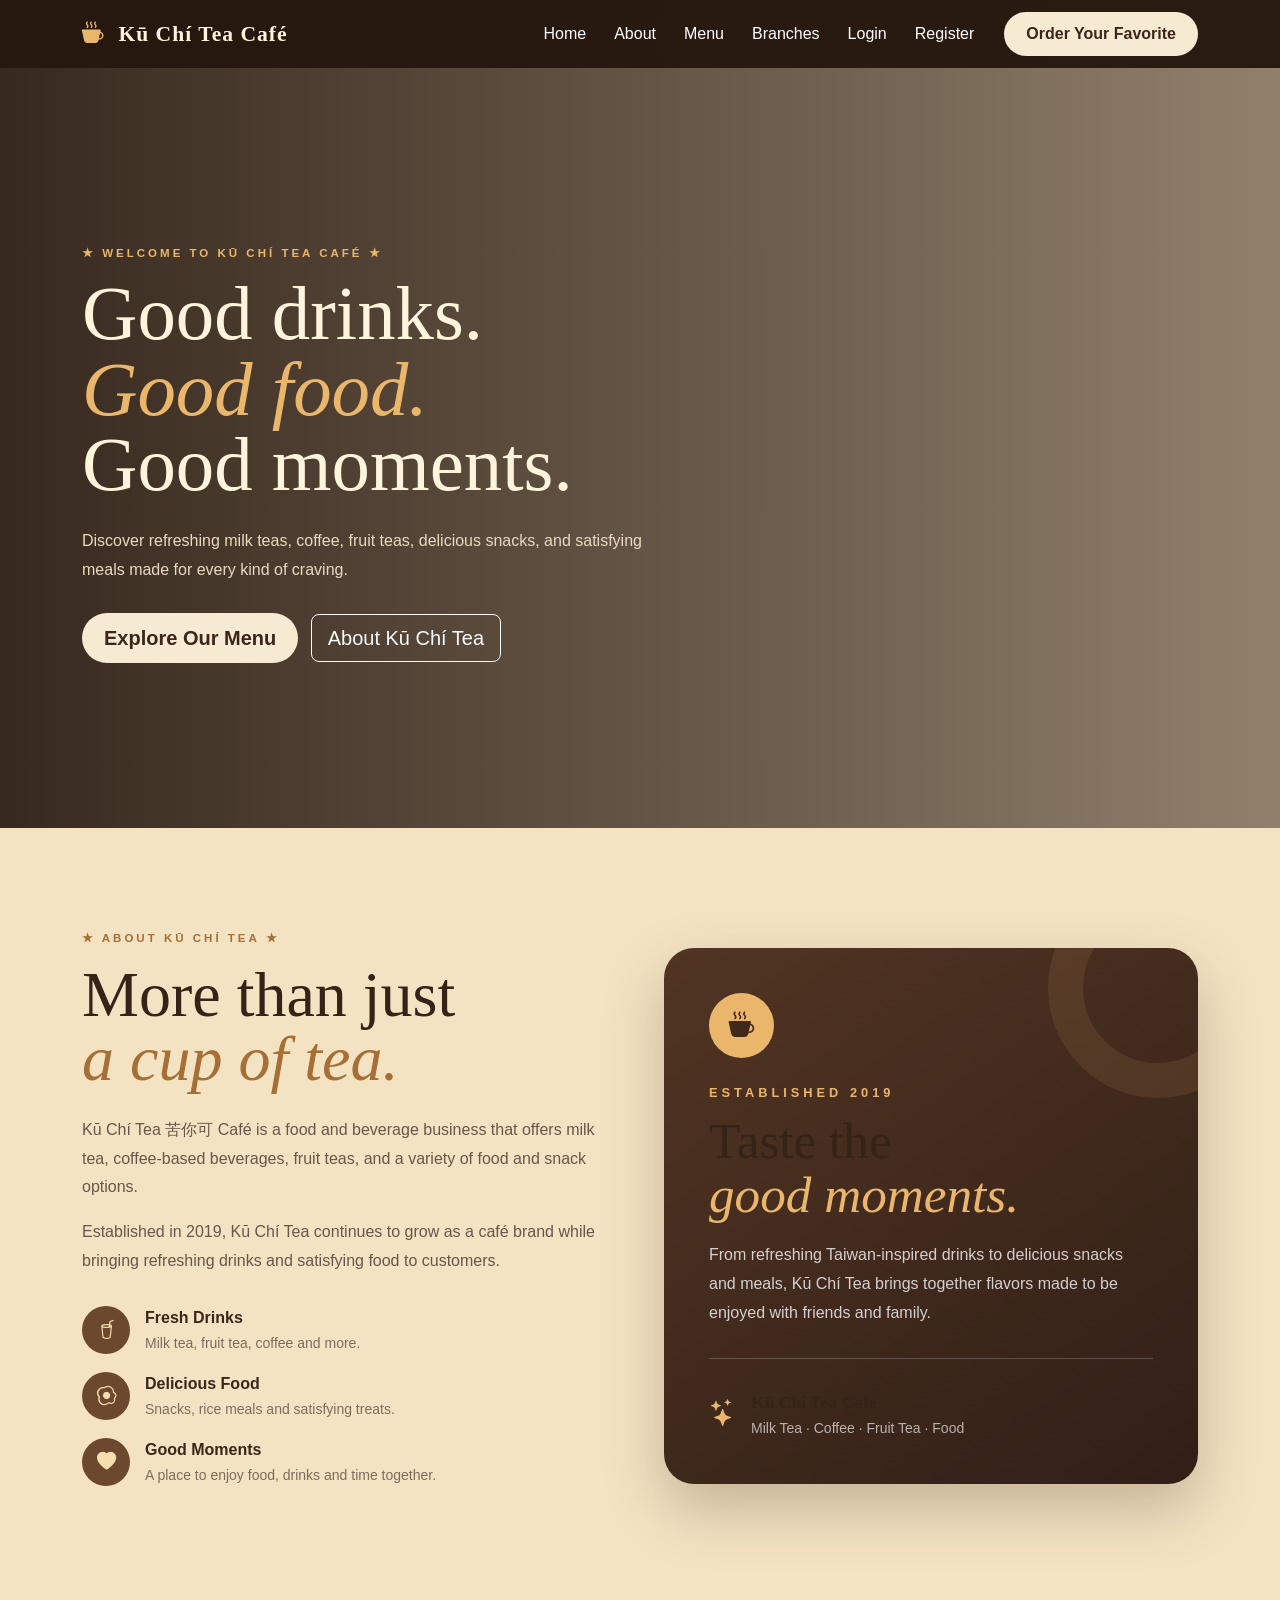
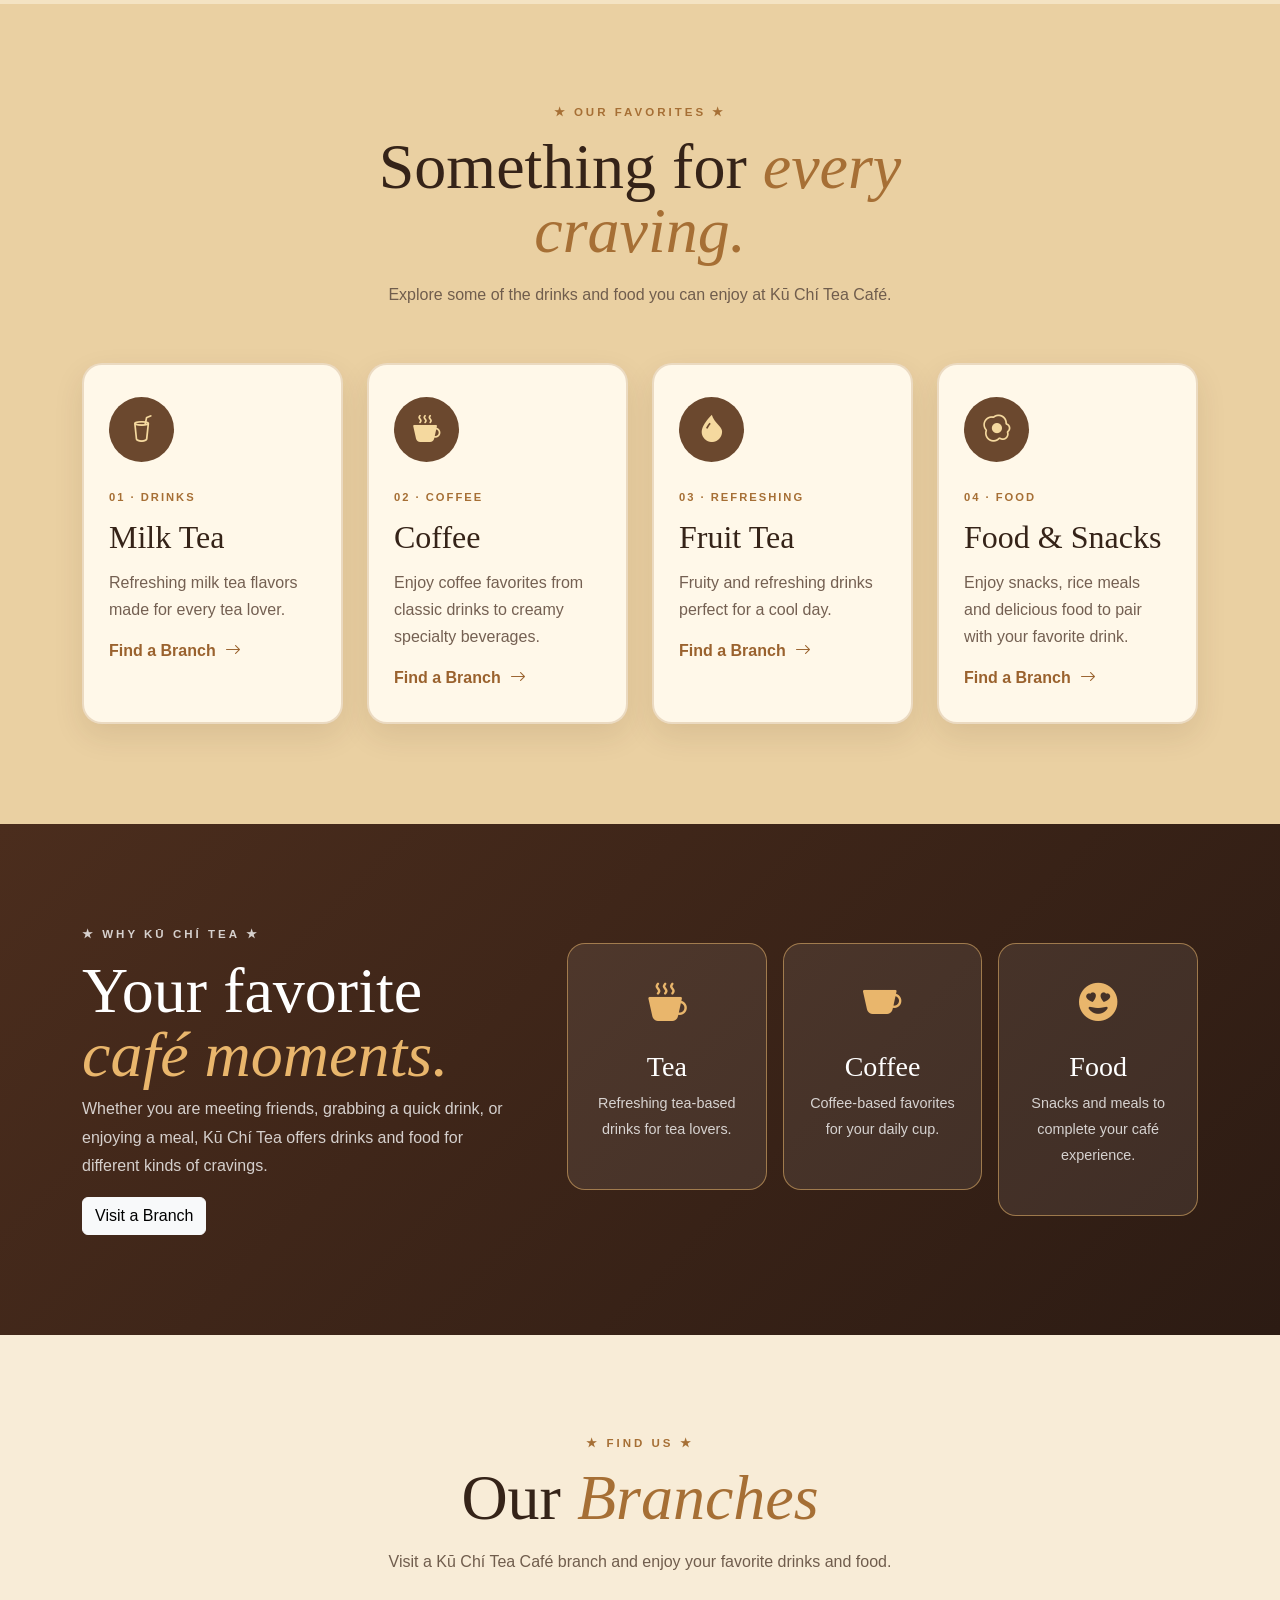
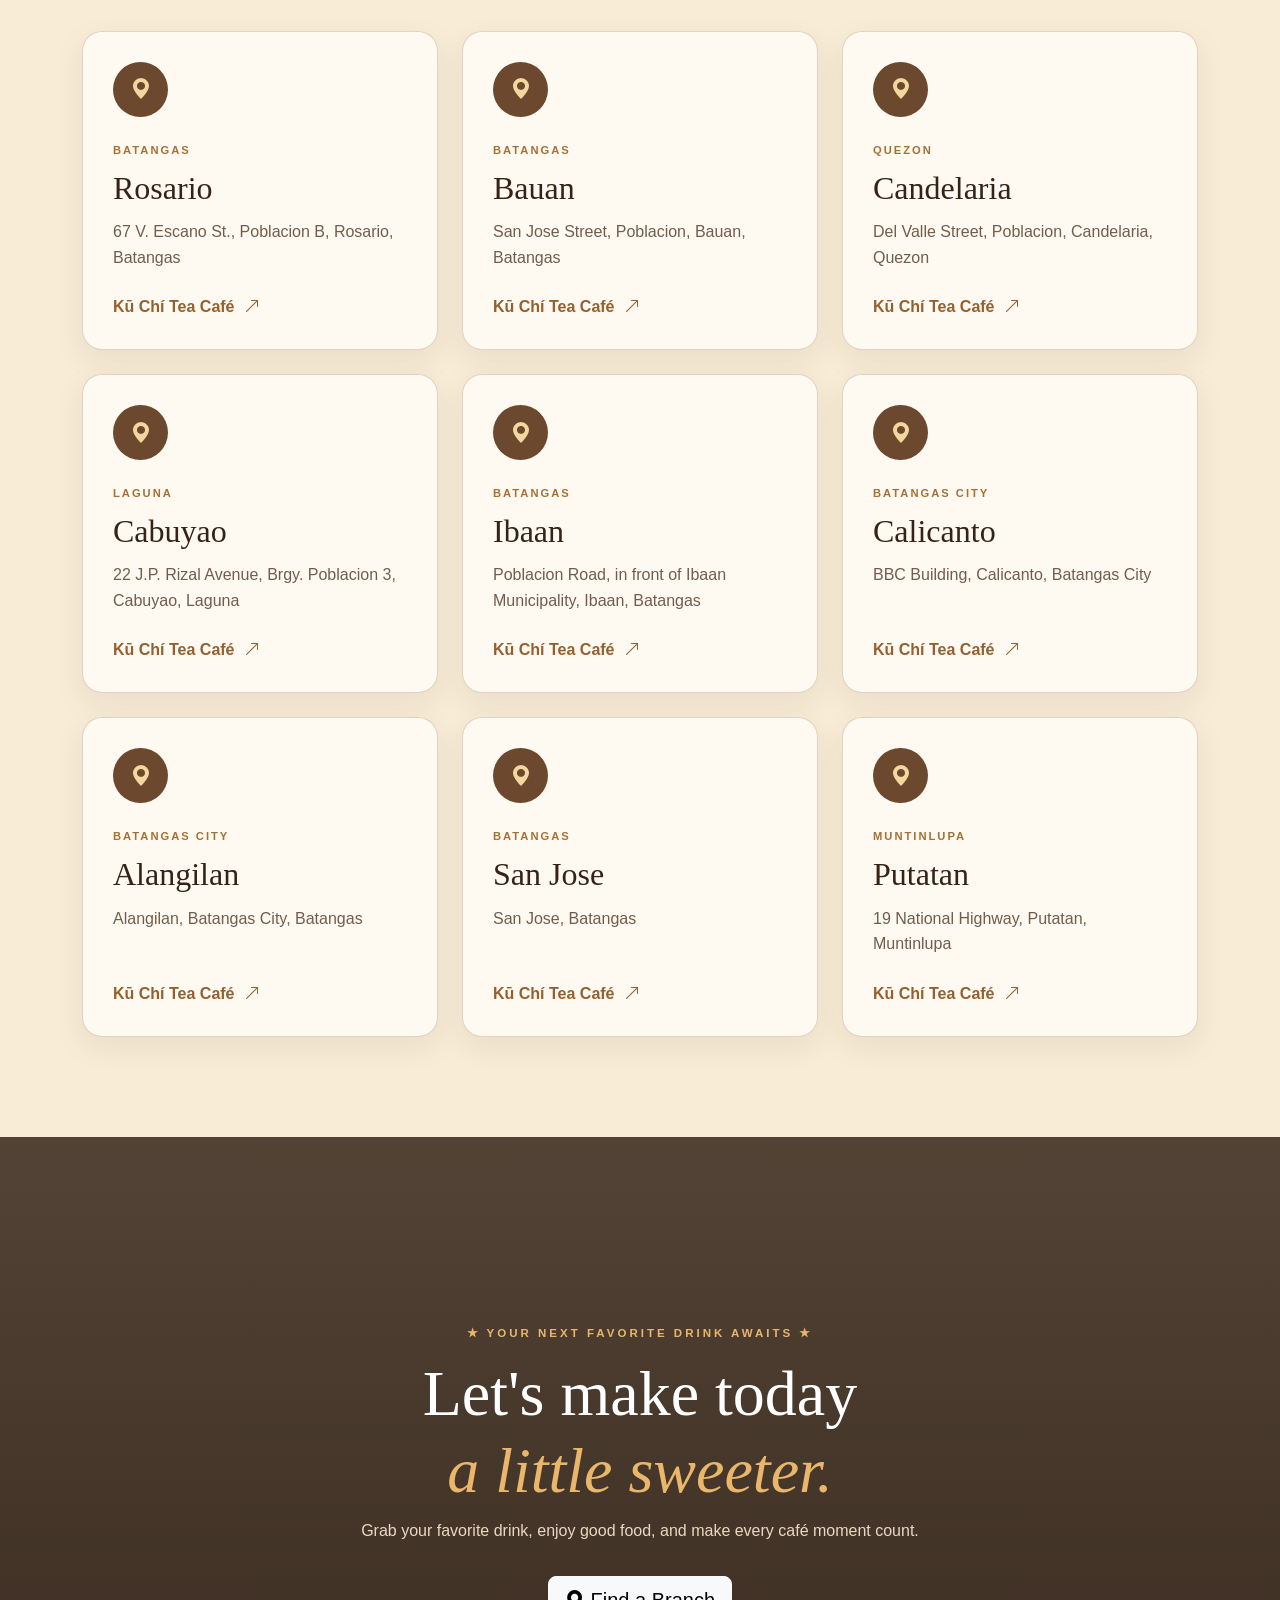
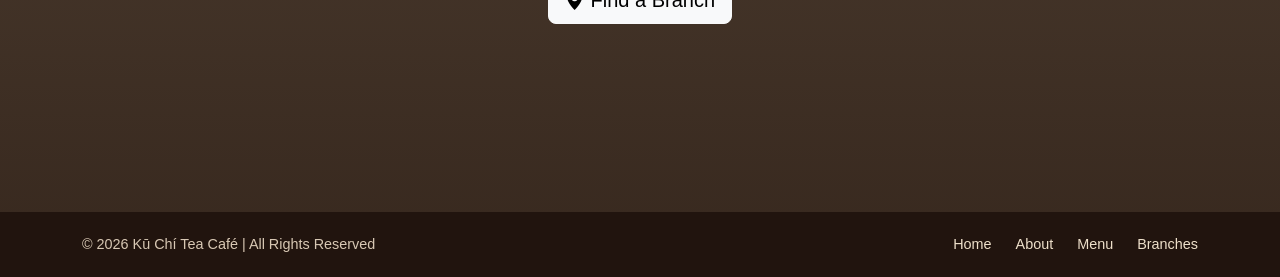
==== commit 42d35fe3: "Add files via upload" ====
--- a/index.html
+++ b/index.html
@@ -1,864 +1,872 @@
-<!DOCTYPE html>
-<html lang="en">
-<head>
-    <meta charset="UTF-8">
-    <meta name="viewport" content="width=device-width, initial-scale=1.0">
-
-    <title>Kū Chí Tea Café | Taste the Good Moments</title>
-
-    <link href="https://cdn.jsdelivr.net/npm/bootstrap@5.3.3/dist/css/bootstrap.min.css" rel="stylesheet">
-
-    <link rel="stylesheet"
-          href="https://cdn.jsdelivr.net/npm/bootstrap-icons@1.11.3/font/bootstrap-icons.min.css">
-
-    <link rel="stylesheet" href="style.css">
-</head>
-
-<body>
-
-<!-- ================= NAVBAR ================= -->
-
-<header>
-    <nav class="navbar navbar-expand-lg fixed-top">
-        <div class="container">
-
-            <a class="navbar-brand" href="#home">
-                <i class="bi bi-cup-hot-fill"></i>
-                Kū Chí Tea Café
-            </a>
-
-            <button class="navbar-toggler"
-                    type="button"
-                    data-bs-toggle="collapse"
-                    data-bs-target="#mainNavigation"
-                    aria-controls="mainNavigation"
-                    aria-expanded="false"
-                    aria-label="Toggle navigation">
-
-                <span class="navbar-toggler-icon"></span>
-            </button>
-
-            <div class="collapse navbar-collapse" id="mainNavigation">
-
-                <ul class="navbar-nav ms-auto">
-
-                    <li class="nav-item">
-                        <a class="nav-link" href="#home">Home</a>
-                    </li>
-
-                    <li class="nav-item">
-                        <a class="nav-link" href="#about">About</a>
-                    </li>
-
-                    <li class="nav-item">
-                        <a class="nav-link" href="#menu">Menu</a>
-                    </li>
-
-                    <li class="nav-item">
-                        <a class="nav-link" href="#branches">Branches</a>
-                    </li>
-
-                </ul>
-
-                <a href="#menu" class="btn btn-kuchi ms-lg-3">
-                    Order Your Favorite
-                </a>
-
-            </div>
-        </div>
-    </nav>
-</header>
-
-
-<main>
-
-<!-- ================= HERO ================= -->
-
-<section id="home" class="hero-section">
-
-    <div class="container">
-
-        <div class="row align-items-center">
-
-            <div class="col-lg-7">
-
-                <p class="eyebrow">
-                    ★ WELCOME TO KŪ CHÍ TEA CAFÉ ★
-                </p>
-
-                <h1>
-                    Good drinks.
-                    <span>Good food.</span>
-                    Good moments.
-                </h1>
-
-                <p class="hero-text">
-                    Discover refreshing milk teas, coffee, fruit teas,
-                    delicious snacks, and satisfying meals made for
-                    every kind of craving.
-                </p>
-
-                <div class="hero-buttons">
-
-                    <a href="#menu" class="btn btn-kuchi btn-lg">
-                        Explore Our Menu
-                    </a>
-
-                    <a href="#about" class="btn btn-outline-light btn-lg">
-                        About Kū Chí Tea
-                    </a>
-
-                </div>
-
-            </div>
-
-        </div>
-
-    </div>
-
-</section>
-
-
-<!-- ================= ABOUT ================= -->
-
-<section id="about" class="about-section">
-
-    <div class="container">
-
-        <div class="row align-items-center g-5">
-
-            <div class="col-lg-6">
-
-                <p class="eyebrow dark">
-                    ★ ABOUT KŪ CHÍ TEA ★
-                </p>
-
-                <h2>
-                    More than just
-                    <span>a cup of tea.</span>
-                </h2>
-
-                <p>
-                    Kū Chí Tea 苦你可 Café is a food and beverage
-                    business that offers milk tea, coffee-based
-                    beverages, fruit teas, and a variety of food
-                    and snack options.
-                </p>
-
-                <p>
-                    Established in 2019, Kū Chí Tea continues to
-                    grow as a café brand while bringing refreshing
-                    drinks and satisfying food to customers.
-                </p>
-
-                <div class="about-points">
-
-                    <div>
-                        <i class="bi bi-cup-straw"></i>
-
-                        <div>
-                            <strong>Fresh Drinks</strong>
-                            <small>
-                                Milk tea, fruit tea, coffee and more.
-                            </small>
-                        </div>
-                    </div>
-
-                    <div>
-                        <i class="bi bi-egg-fried"></i>
-
-                        <div>
-                            <strong>Delicious Food</strong>
-                            <small>
-                                Snacks, rice meals and satisfying treats.
-                            </small>
-                        </div>
-                    </div>
-
-                    <div>
-                        <i class="bi bi-heart-fill"></i>
-
-                        <div>
-                            <strong>Good Moments</strong>
-                            <small>
-                                A place to enjoy food, drinks and time together.
-                            </small>
-                        </div>
-                    </div>
-
-                </div>
-
-            </div>
-
-
-            <div class="col-lg-6">
-
-                <div class="about-card">
-
-                    <div class="about-icon">
-                        <i class="bi bi-cup-hot-fill"></i>
-                    </div>
-
-                    <span class="about-year">
-                        ESTABLISHED 2019
-                    </span>
-
-                    <h3>
-                        Taste the
-                        <span>good moments.</span>
-                    </h3>
-
-                    <p>
-                        From refreshing Taiwan-inspired drinks
-                        to delicious snacks and meals, Kū Chí Tea
-                        brings together flavors made to be enjoyed
-                        with friends and family.
-                    </p>
-
-                    <div class="about-line"></div>
-
-                    <div class="about-mini">
-
-                        <i class="bi bi-stars"></i>
-
-                        <div>
-                            <strong>Kū Chí Tea Café</strong>
-                            <small>
-                                Milk Tea · Coffee · Fruit Tea · Food
-                            </small>
-                        </div>
-
-                    </div>
-
-                </div>
-
-            </div>
-
-        </div>
-
-    </div>
-
-</section>
-
-
-<!-- ================= MENU ================= -->
-
-<section id="menu" class="menu-section">
-
-    <div class="section-heading text-center">
-
-        <p class="eyebrow dark">
-            ★ OUR FAVORITES ★
-        </p>
-
-        <h2>
-            Something for
-            <span>every craving.</span>
-        </h2>
-
-        <p>
-            Explore some of the drinks and food you can enjoy
-            at Kū Chí Tea Café.
-        </p>
-
-    </div>
-
-
-    <div class="container">
-
-        <div class="row g-4">
-
-            <!-- MILK TEA -->
-
-            <div class="col-md-6 col-lg-3">
-
-                <article class="menu-card">
-
-                    <div class="menu-icon">
-                        <i class="bi bi-cup-straw"></i>
-                    </div>
-
-                    <span>01 · DRINKS</span>
-
-                    <h3>Milk Tea</h3>
-
-                    <p>
-                        Refreshing milk tea flavors made for
-                        every tea lover.
-                    </p>
-
-                    <a href="#branches">
-                        Find a Branch
-                        <i class="bi bi-arrow-right"></i>
-                    </a>
-
-                </article>
-
-            </div>
-
-
-            <!-- COFFEE -->
-
-            <div class="col-md-6 col-lg-3">
-
-                <article class="menu-card">
-
-                    <div class="menu-icon">
-                        <i class="bi bi-cup-hot-fill"></i>
-                    </div>
-
-                    <span>02 · COFFEE</span>
-
-                    <h3>Coffee</h3>
-
-                    <p>
-                        Enjoy coffee favorites from classic
-                        drinks to creamy specialty beverages.
-                    </p>
-
-                    <a href="#branches">
-                        Find a Branch
-                        <i class="bi bi-arrow-right"></i>
-                    </a>
-
-                </article>
-
-            </div>
-
-
-            <!-- FRUIT TEA -->
-
-            <div class="col-md-6 col-lg-3">
-
-                <article class="menu-card">
-
-                    <div class="menu-icon">
-                        <i class="bi bi-droplet-fill"></i>
-                    </div>
-
-                    <span>03 · REFRESHING</span>
-
-                    <h3>Fruit Tea</h3>
-
-                    <p>
-                        Fruity and refreshing drinks perfect
-                        for a cool day.
-                    </p>
-
-                    <a href="#branches">
-                        Find a Branch
-                        <i class="bi bi-arrow-right"></i>
-                    </a>
-
-                </article>
-
-            </div>
-
-
-            <!-- FOOD -->
-
-            <div class="col-md-6 col-lg-3">
-
-                <article class="menu-card">
-
-                    <div class="menu-icon">
-                        <i class="bi bi-egg-fried"></i>
-                    </div>
-
-                    <span>04 · FOOD</span>
-
-                    <h3>Food & Snacks</h3>
-
-                    <p>
-                        Enjoy snacks, rice meals and delicious
-                        food to pair with your favorite drink.
-                    </p>
-
-                    <a href="#branches">
-                        Find a Branch
-                        <i class="bi bi-arrow-right"></i>
-                    </a>
-
-                </article>
-
-            </div>
-
-        </div>
-
-    </div>
-
-</section>
-
-
-<!-- ================= SPECIALTIES ================= -->
-
-<section class="special-section">
-
-    <div class="container">
-
-        <div class="row align-items-center g-5">
-
-            <div class="col-lg-5">
-
-                <p class="eyebrow">
-                    ★ WHY KŪ CHÍ TEA ★
-                </p>
-
-                <h2>
-                    Your favorite
-                    <span>café moments.</span>
-                </h2>
-
-                <p>
-                    Whether you are meeting friends, grabbing a
-                    quick drink, or enjoying a meal, Kū Chí Tea
-                    offers drinks and food for different kinds
-                    of cravings.
-                </p>
-
-                <a href="#branches" class="btn btn-light">
-                    Visit a Branch
-                </a>
-
-            </div>
-
-
-            <div class="col-lg-7">
-
-                <div class="row g-3">
-
-                    <div class="col-md-4">
-
-                        <article class="special-card">
-
-                            <i class="bi bi-cup-hot-fill"></i>
-
-                            <h3>Tea</h3>
-
-                            <p>
-                                Refreshing tea-based drinks
-                                for tea lovers.
-                            </p>
-
-                        </article>
-
-                    </div>
-
-
-                    <div class="col-md-4">
-
-                        <article class="special-card">
-
-                            <i class="bi bi-cup-fill"></i>
-
-                            <h3>Coffee</h3>
-
-                            <p>
-                                Coffee-based favorites
-                                for your daily cup.
-                            </p>
-
-                        </article>
-
-                    </div>
-
-
-                    <div class="col-md-4">
-
-                        <article class="special-card">
-
-                            <i class="bi bi-emoji-heart-eyes-fill"></i>
-
-                            <h3>Food</h3>
-
-                            <p>
-                                Snacks and meals to complete
-                                your café experience.
-                            </p>
-
-                        </article>
-
-                    </div>
-
-                </div>
-
-            </div>
-
-        </div>
-
-    </div>
-
-</section>
-
-
-<!-- ================= BRANCHES ================= -->
-
-<section id="branches" class="branches-section">
-
-    <div class="section-heading text-center">
-
-        <p class="eyebrow dark">
-            ★ FIND US ★
-        </p>
-
-        <h2>
-            Our
-            <span>Branches</span>
-        </h2>
-
-        <p>
-            Visit a Kū Chí Tea Café branch and enjoy your
-            favorite drinks and food.
-        </p>
-
-    </div>
-
-
-    <div class="container">
-
-        <div class="row g-4">
-
-
-            <!-- ROSARIO -->
-
-            <div class="col-md-6 col-lg-4">
-
-                <article class="branch-card">
-
-                    <div class="branch-icon">
-                        <i class="bi bi-geo-alt-fill"></i>
-                    </div>
-
-                    <span>BATANGAS</span>
-
-                    <h3>Rosario</h3>
-
-                    <p>
-                        67 V. Escano St.,
-                        Poblacion B,
-                        Rosario, Batangas
-                    </p>
-
-                    <a href="#home">
-                        Kū Chí Tea Café
-                        <i class="bi bi-arrow-up-right"></i>
-                    </a>
-
-                </article>
-
-            </div>
-
-
-            <!-- BAUAN -->
-
-            <div class="col-md-6 col-lg-4">
-
-                <article class="branch-card">
-
-                    <div class="branch-icon">
-                        <i class="bi bi-geo-alt-fill"></i>
-                    </div>
-
-                    <span>BATANGAS</span>
-
-                    <h3>Bauan</h3>
-
-                    <p>
-                        San Jose Street,
-                        Poblacion,
-                        Bauan, Batangas
-                    </p>
-
-                    <a href="#home">
-                        Kū Chí Tea Café
-                        <i class="bi bi-arrow-up-right"></i>
-                    </a>
-
-                </article>
-
-            </div>
-
-
-            <!-- CANDELARIA -->
-
-            <div class="col-md-6 col-lg-4">
-
-                <article class="branch-card">
-
-                    <div class="branch-icon">
-                        <i class="bi bi-geo-alt-fill"></i>
-                    </div>
-
-                    <span>QUEZON</span>
-
-                    <h3>Candelaria</h3>
-
-                    <p>
-                        Del Valle Street,
-                        Poblacion,
-                        Candelaria, Quezon
-                    </p>
-
-                    <a href="#home">
-                        Kū Chí Tea Café
-                        <i class="bi bi-arrow-up-right"></i>
-                    </a>
-
-                </article>
-
-            </div>
-
-
-            <!-- CABUYAO -->
-
-            <div class="col-md-6 col-lg-4">
-
-                <article class="branch-card">
-
-                    <div class="branch-icon">
-                        <i class="bi bi-geo-alt-fill"></i>
-                    </div>
-
-                    <span>LAGUNA</span>
-
-                    <h3>Cabuyao</h3>
-
-                    <p>
-                        22 J.P. Rizal Avenue,
-                        Brgy. Poblacion 3,
-                        Cabuyao, Laguna
-                    </p>
-
-                    <a href="#home">
-                        Kū Chí Tea Café
-                        <i class="bi bi-arrow-up-right"></i>
-                    </a>
-
-                </article>
-
-            </div>
-
-
-            <!-- IBAAN -->
-
-            <div class="col-md-6 col-lg-4">
-
-                <article class="branch-card">
-
-                    <div class="branch-icon">
-                        <i class="bi bi-geo-alt-fill"></i>
-                    </div>
-
-                    <span>BATANGAS</span>
-
-                    <h3>Ibaan</h3>
-
-                    <p>
-                        Poblacion Road,
-                        in front of Ibaan Municipality,
-                        Ibaan, Batangas
-                    </p>
-
-                    <a href="#home">
-                        Kū Chí Tea Café
-                        <i class="bi bi-arrow-up-right"></i>
-                    </a>
-
-                </article>
-
-            </div>
-
-
-            <!-- CALICANTO -->
-
-            <div class="col-md-6 col-lg-4">
-
-                <article class="branch-card">
-
-                    <div class="branch-icon">
-                        <i class="bi bi-geo-alt-fill"></i>
-                    </div>
-
-                    <span>BATANGAS CITY</span>
-
-                    <h3>Calicanto</h3>
-
-                    <p>
-                        BBC Building,
-                        Calicanto,
-                        Batangas City
-                    </p>
-
-                    <a href="#home">
-                        Kū Chí Tea Café
-                        <i class="bi bi-arrow-up-right"></i>
-                    </a>
-
-                </article>
-
-            </div>
-
-
-            <!-- ALANGILAN -->
-
-            <div class="col-md-6 col-lg-4">
-
-                <article class="branch-card">
-
-                    <div class="branch-icon">
-                        <i class="bi bi-geo-alt-fill"></i>
-                    </div>
-
-                    <span>BATANGAS CITY</span>
-
-                    <h3>Alangilan</h3>
-
-                    <p>
-                        Alangilan,
-                        Batangas City,
-                        Batangas
-                    </p>
-
-                    <a href="#home">
-                        Kū Chí Tea Café
-                        <i class="bi bi-arrow-up-right"></i>
-                    </a>
-
-                </article>
-
-            </div>
-
-
-            <!-- SAN JOSE -->
-
-            <div class="col-md-6 col-lg-4">
-
-                <article class="branch-card">
-
-                    <div class="branch-icon">
-                        <i class="bi bi-geo-alt-fill"></i>
-                    </div>
-
-                    <span>BATANGAS</span>
-
-                    <h3>San Jose</h3>
-
-                    <p>
-                        San Jose,
-                        Batangas
-                    </p>
-
-                    <a href="#home">
-                        Kū Chí Tea Café
-                        <i class="bi bi-arrow-up-right"></i>
-                    </a>
-
-                </article>
-
-            </div>
-
-
-            <!-- PUTATAN -->
-
-            <div class="col-md-6 col-lg-4">
-
-                <article class="branch-card">
-
-                    <div class="branch-icon">
-                        <i class="bi bi-geo-alt-fill"></i>
-                    </div>
-
-                    <span>MUNTINLUPA</span>
-
-                    <h3>Putatan</h3>
-
-                    <p>
-                        19 National Highway,
-                        Putatan,
-                        Muntinlupa
-                    </p>
-
-                    <a href="#home">
-                        Kū Chí Tea Café
-                        <i class="bi bi-arrow-up-right"></i>
-                    </a>
-
-                </article>
-
-            </div>
-
-        </div>
-
-    </div>
-
-</section>
-
-
-<!-- ================= CTA ================= -->
-
-<section class="cta-section">
-
-    <div class="container text-center">
-
-        <p class="eyebrow">
-            ★ YOUR NEXT FAVORITE DRINK AWAITS ★
-        </p>
-
-        <h2>
-            Let's make today
-            <span>a little sweeter.</span>
-        </h2>
-
-        <p>
-            Grab your favorite drink, enjoy good food,
-            and make every café moment count.
-        </p>
-
-        <a href="#branches" class="btn btn-light btn-lg">
-            <i class="bi bi-geo-alt-fill"></i>
-            Find a Branch
-        </a>
-
-    </div>
-
-</section>
-
-</main>
-
-
-<!-- ================= FOOTER ================= -->
-
-<footer>
-
-    <div class="container">
-
-        <div class="row align-items-center">
-
-            <div class="col-md-6">
-
-                <p class="mb-md-0">
-                    © 2026 Kū Chí Tea Café | All Rights Reserved
-                </p>
-
-            </div>
-
-            <div class="col-md-6 text-md-end">
-
-                <a href="#home">Home</a>
-                <a href="#about">About</a>
-                <a href="#menu">Menu</a>
-                <a href="#branches">Branches</a>
-
-            </div>
-
-        </div>
-
-    </div>
-
-</footer>
-
-
-<script src="https://cdn.jsdelivr.net/npm/bootstrap@5.3.3/dist/js/bootstrap.bundle.min.js"></script>
-
-</body>
-</html>
+<!DOCTYPE html>
+<html lang="en">
+<head>
+    <meta charset="UTF-8">
+    <meta name="viewport" content="width=device-width, initial-scale=1.0">
+
+    <title>Kū Chí Tea Café | Taste the Good Moments</title>
+
+    <link href="https://cdn.jsdelivr.net/npm/bootstrap@5.3.3/dist/css/bootstrap.min.css" rel="stylesheet">
+
+    <link rel="stylesheet"
+          href="https://cdn.jsdelivr.net/npm/bootstrap-icons@1.11.3/font/bootstrap-icons.min.css">
+
+    <link rel="stylesheet" href="landpage style.css">
+</head>
+
+<body>
+
+<!-- ================= NAVBAR ================= -->
+
+<header>
+    <nav class="navbar navbar-expand-lg fixed-top">
+        <div class="container">
+
+            <a class="navbar-brand" href="#home">
+                <i class="bi bi-cup-hot-fill"></i>
+                Kū Chí Tea Café
+            </a>
+
+            <button class="navbar-toggler"
+                    type="button"
+                    data-bs-toggle="collapse"
+                    data-bs-target="#mainNavigation"
+                    aria-controls="mainNavigation"
+                    aria-expanded="false"
+                    aria-label="Toggle navigation">
+
+                <span class="navbar-toggler-icon"></span>
+            </button>
+
+            <div class="collapse navbar-collapse" id="mainNavigation">
+
+                <ul class="navbar-nav ms-auto">
+
+                    <li class="nav-item">
+                        <a class="nav-link" href="#home">Home</a>
+                    </li>
+
+                    <li class="nav-item">
+                        <a class="nav-link" href="#about">About</a>
+                    </li>
+
+                    <li class="nav-item">
+                        <a class="nav-link" href="#menu">Menu</a>
+                    </li>
+
+                    <li class="nav-item">
+                        <a class="nav-link" href="#branches">Branches</a>
+                    </li>
+
+                    <li class="nav-item">
+                        <a class="nav-link" href="login.html">Login</a>
+                    </li>
+
+                    <li class="nav-item">
+                        <a class="nav-link" href="register.html">Register</a>
+                    </li>
+
+                </ul>
+
+                <a href="login.html" class="btn btn-kuchi ms-lg-3">
+                    Order Your Favorite
+                </a>
+
+            </div>
+        </div>
+    </nav>
+</header>
+
+
+<main>
+
+<!-- ================= HERO ================= -->
+
+<section id="home" class="hero-section">
+
+    <div class="container">
+
+        <div class="row align-items-center">
+
+            <div class="col-lg-7">
+
+                <p class="eyebrow">
+                    ★ WELCOME TO KŪ CHÍ TEA CAFÉ ★
+                </p>
+
+                <h1>
+                    Good drinks.
+                    <span>Good food.</span>
+                    Good moments.
+                </h1>
+
+                <p class="hero-text">
+                    Discover refreshing milk teas, coffee, fruit teas,
+                    delicious snacks, and satisfying meals made for
+                    every kind of craving.
+                </p>
+
+                <div class="hero-buttons">
+
+                    <a href="#menu" class="btn btn-kuchi btn-lg">
+                        Explore Our Menu
+                    </a>
+
+                    <a href="#about" class="btn btn-outline-light btn-lg">
+                        About Kū Chí Tea
+                    </a>
+
+                </div>
+
+            </div>
+
+        </div>
+
+    </div>
+
+</section>
+
+
+<!-- ================= ABOUT ================= -->
+
+<section id="about" class="about-section">
+
+    <div class="container">
+
+        <div class="row align-items-center g-5">
+
+            <div class="col-lg-6">
+
+                <p class="eyebrow dark">
+                    ★ ABOUT KŪ CHÍ TEA ★
+                </p>
+
+                <h2>
+                    More than just
+                    <span>a cup of tea.</span>
+                </h2>
+
+                <p>
+                    Kū Chí Tea 苦你可 Café is a food and beverage
+                    business that offers milk tea, coffee-based
+                    beverages, fruit teas, and a variety of food
+                    and snack options.
+                </p>
+
+                <p>
+                    Established in 2019, Kū Chí Tea continues to
+                    grow as a café brand while bringing refreshing
+                    drinks and satisfying food to customers.
+                </p>
+
+                <div class="about-points">
+
+                    <div>
+                        <i class="bi bi-cup-straw"></i>
+
+                        <div>
+                            <strong>Fresh Drinks</strong>
+                            <small>
+                                Milk tea, fruit tea, coffee and more.
+                            </small>
+                        </div>
+                    </div>
+
+                    <div>
+                        <i class="bi bi-egg-fried"></i>
+
+                        <div>
+                            <strong>Delicious Food</strong>
+                            <small>
+                                Snacks, rice meals and satisfying treats.
+                            </small>
+                        </div>
+                    </div>
+
+                    <div>
+                        <i class="bi bi-heart-fill"></i>
+
+                        <div>
+                            <strong>Good Moments</strong>
+                            <small>
+                                A place to enjoy food, drinks and time together.
+                            </small>
+                        </div>
+                    </div>
+
+                </div>
+
+            </div>
+
+
+            <div class="col-lg-6">
+
+                <div class="about-card">
+
+                    <div class="about-icon">
+                        <i class="bi bi-cup-hot-fill"></i>
+                    </div>
+
+                    <span class="about-year">
+                        ESTABLISHED 2019
+                    </span>
+
+                    <h3>
+                        Taste the
+                        <span>good moments.</span>
+                    </h3>
+
+                    <p>
+                        From refreshing Taiwan-inspired drinks
+                        to delicious snacks and meals, Kū Chí Tea
+                        brings together flavors made to be enjoyed
+                        with friends and family.
+                    </p>
+
+                    <div class="about-line"></div>
+
+                    <div class="about-mini">
+
+                        <i class="bi bi-stars"></i>
+
+                        <div>
+                            <strong>Kū Chí Tea Café</strong>
+                            <small>
+                                Milk Tea · Coffee · Fruit Tea · Food
+                            </small>
+                        </div>
+
+                    </div>
+
+                </div>
+
+            </div>
+
+        </div>
+
+    </div>
+
+</section>
+
+
+<!-- ================= MENU ================= -->
+
+<section id="menu" class="menu-section">
+
+    <div class="section-heading text-center">
+
+        <p class="eyebrow dark">
+            ★ OUR FAVORITES ★
+        </p>
+
+        <h2>
+            Something for
+            <span>every craving.</span>
+        </h2>
+
+        <p>
+            Explore some of the drinks and food you can enjoy
+            at Kū Chí Tea Café.
+        </p>
+
+    </div>
+
+
+    <div class="container">
+
+        <div class="row g-4">
+
+            <!-- MILK TEA -->
+
+            <div class="col-md-6 col-lg-3">
+
+                <article class="menu-card">
+
+                    <div class="menu-icon">
+                        <i class="bi bi-cup-straw"></i>
+                    </div>
+
+                    <span>01 · DRINKS</span>
+
+                    <h3>Milk Tea</h3>
+
+                    <p>
+                        Refreshing milk tea flavors made for
+                        every tea lover.
+                    </p>
+
+                    <a href="#branches">
+                        Find a Branch
+                        <i class="bi bi-arrow-right"></i>
+                    </a>
+
+                </article>
+
+            </div>
+
+
+            <!-- COFFEE -->
+
+            <div class="col-md-6 col-lg-3">
+
+                <article class="menu-card">
+
+                    <div class="menu-icon">
+                        <i class="bi bi-cup-hot-fill"></i>
+                    </div>
+
+                    <span>02 · COFFEE</span>
+
+                    <h3>Coffee</h3>
+
+                    <p>
+                        Enjoy coffee favorites from classic
+                        drinks to creamy specialty beverages.
+                    </p>
+
+                    <a href="#branches">
+                        Find a Branch
+                        <i class="bi bi-arrow-right"></i>
+                    </a>
+
+                </article>
+
+            </div>
+
+
+            <!-- FRUIT TEA -->
+
+            <div class="col-md-6 col-lg-3">
+
+                <article class="menu-card">
+
+                    <div class="menu-icon">
+                        <i class="bi bi-droplet-fill"></i>
+                    </div>
+
+                    <span>03 · REFRESHING</span>
+
+                    <h3>Fruit Tea</h3>
+
+                    <p>
+                        Fruity and refreshing drinks perfect
+                        for a cool day.
+                    </p>
+
+                    <a href="#branches">
+                        Find a Branch
+                        <i class="bi bi-arrow-right"></i>
+                    </a>
+
+                </article>
+
+            </div>
+
+
+            <!-- FOOD -->
+
+            <div class="col-md-6 col-lg-3">
+
+                <article class="menu-card">
+
+                    <div class="menu-icon">
+                        <i class="bi bi-egg-fried"></i>
+                    </div>
+
+                    <span>04 · FOOD</span>
+
+                    <h3>Food & Snacks</h3>
+
+                    <p>
+                        Enjoy snacks, rice meals and delicious
+                        food to pair with your favorite drink.
+                    </p>
+
+                    <a href="#branches">
+                        Find a Branch
+                        <i class="bi bi-arrow-right"></i>
+                    </a>
+
+                </article>
+
+            </div>
+
+        </div>
+
+    </div>
+
+</section>
+
+
+<!-- ================= SPECIALTIES ================= -->
+
+<section class="special-section">
+
+    <div class="container">
+
+        <div class="row align-items-center g-5">
+
+            <div class="col-lg-5">
+
+                <p class="eyebrow">
+                    ★ WHY KŪ CHÍ TEA ★
+                </p>
+
+                <h2>
+                    Your favorite
+                    <span>café moments.</span>
+                </h2>
+
+                <p>
+                    Whether you are meeting friends, grabbing a
+                    quick drink, or enjoying a meal, Kū Chí Tea
+                    offers drinks and food for different kinds
+                    of cravings.
+                </p>
+
+                <a href="#branches" class="btn btn-light">
+                    Visit a Branch
+                </a>
+
+            </div>
+
+
+            <div class="col-lg-7">
+
+                <div class="row g-3">
+
+                    <div class="col-md-4">
+
+                        <article class="special-card">
+
+                            <i class="bi bi-cup-hot-fill"></i>
+
+                            <h3>Tea</h3>
+
+                            <p>
+                                Refreshing tea-based drinks
+                                for tea lovers.
+                            </p>
+
+                        </article>
+
+                    </div>
+
+
+                    <div class="col-md-4">
+
+                        <article class="special-card">
+
+                            <i class="bi bi-cup-fill"></i>
+
+                            <h3>Coffee</h3>
+
+                            <p>
+                                Coffee-based favorites
+                                for your daily cup.
+                            </p>
+
+                        </article>
+
+                    </div>
+
+
+                    <div class="col-md-4">
+
+                        <article class="special-card">
+
+                            <i class="bi bi-emoji-heart-eyes-fill"></i>
+
+                            <h3>Food</h3>
+
+                            <p>
+                                Snacks and meals to complete
+                                your café experience.
+                            </p>
+
+                        </article>
+
+                    </div>
+
+                </div>
+
+            </div>
+
+        </div>
+
+    </div>
+
+</section>
+
+
+<!-- ================= BRANCHES ================= -->
+
+<section id="branches" class="branches-section">
+
+    <div class="section-heading text-center">
+
+        <p class="eyebrow dark">
+            ★ FIND US ★
+        </p>
+
+        <h2>
+            Our
+            <span>Branches</span>
+        </h2>
+
+        <p>
+            Visit a Kū Chí Tea Café branch and enjoy your
+            favorite drinks and food.
+        </p>
+
+    </div>
+
+
+    <div class="container">
+
+        <div class="row g-4">
+
+
+            <!-- ROSARIO -->
+
+            <div class="col-md-6 col-lg-4">
+
+                <article class="branch-card">
+
+                    <div class="branch-icon">
+                        <i class="bi bi-geo-alt-fill"></i>
+                    </div>
+
+                    <span>BATANGAS</span>
+
+                    <h3>Rosario</h3>
+
+                    <p>
+                        67 V. Escano St.,
+                        Poblacion B,
+                        Rosario, Batangas
+                    </p>
+
+                    <a href="#home">
+                        Kū Chí Tea Café
+                        <i class="bi bi-arrow-up-right"></i>
+                    </a>
+
+                </article>
+
+            </div>
+
+
+            <!-- BAUAN -->
+
+            <div class="col-md-6 col-lg-4">
+
+                <article class="branch-card">
+
+                    <div class="branch-icon">
+                        <i class="bi bi-geo-alt-fill"></i>
+                    </div>
+
+                    <span>BATANGAS</span>
+
+                    <h3>Bauan</h3>
+
+                    <p>
+                        San Jose Street,
+                        Poblacion,
+                        Bauan, Batangas
+                    </p>
+
+                    <a href="#home">
+                        Kū Chí Tea Café
+                        <i class="bi bi-arrow-up-right"></i>
+                    </a>
+
+                </article>
+
+            </div>
+
+
+            <!-- CANDELARIA -->
+
+            <div class="col-md-6 col-lg-4">
+
+                <article class="branch-card">
+
+                    <div class="branch-icon">
+                        <i class="bi bi-geo-alt-fill"></i>
+                    </div>
+
+                    <span>QUEZON</span>
+
+                    <h3>Candelaria</h3>
+
+                    <p>
+                        Del Valle Street,
+                        Poblacion,
+                        Candelaria, Quezon
+                    </p>
+
+                    <a href="#home">
+                        Kū Chí Tea Café
+                        <i class="bi bi-arrow-up-right"></i>
+                    </a>
+
+                </article>
+
+            </div>
+
+
+            <!-- CABUYAO -->
+
+            <div class="col-md-6 col-lg-4">
+
+                <article class="branch-card">
+
+                    <div class="branch-icon">
+                        <i class="bi bi-geo-alt-fill"></i>
+                    </div>
+
+                    <span>LAGUNA</span>
+
+                    <h3>Cabuyao</h3>
+
+                    <p>
+                        22 J.P. Rizal Avenue,
+                        Brgy. Poblacion 3,
+                        Cabuyao, Laguna
+                    </p>
+
+                    <a href="#home">
+                        Kū Chí Tea Café
+                        <i class="bi bi-arrow-up-right"></i>
+                    </a>
+
+                </article>
+
+            </div>
+
+
+            <!-- IBAAN -->
+
+            <div class="col-md-6 col-lg-4">
+
+                <article class="branch-card">
+
+                    <div class="branch-icon">
+                        <i class="bi bi-geo-alt-fill"></i>
+                    </div>
+
+                    <span>BATANGAS</span>
+
+                    <h3>Ibaan</h3>
+
+                    <p>
+                        Poblacion Road,
+                        in front of Ibaan Municipality,
+                        Ibaan, Batangas
+                    </p>
+
+                    <a href="#home">
+                        Kū Chí Tea Café
+                        <i class="bi bi-arrow-up-right"></i>
+                    </a>
+
+                </article>
+
+            </div>
+
+
+            <!-- CALICANTO -->
+
+            <div class="col-md-6 col-lg-4">
+
+                <article class="branch-card">
+
+                    <div class="branch-icon">
+                        <i class="bi bi-geo-alt-fill"></i>
+                    </div>
+
+                    <span>BATANGAS CITY</span>
+
+                    <h3>Calicanto</h3>
+
+                    <p>
+                        BBC Building,
+                        Calicanto,
+                        Batangas City
+                    </p>
+
+                    <a href="#home">
+                        Kū Chí Tea Café
+                        <i class="bi bi-arrow-up-right"></i>
+                    </a>
+
+                </article>
+
+            </div>
+
+
+            <!-- ALANGILAN -->
+
+            <div class="col-md-6 col-lg-4">
+
+                <article class="branch-card">
+
+                    <div class="branch-icon">
+                        <i class="bi bi-geo-alt-fill"></i>
+                    </div>
+
+                    <span>BATANGAS CITY</span>
+
+                    <h3>Alangilan</h3>
+
+                    <p>
+                        Alangilan,
+                        Batangas City,
+                        Batangas
+                    </p>
+
+                    <a href="#home">
+                        Kū Chí Tea Café
+                        <i class="bi bi-arrow-up-right"></i>
+                    </a>
+
+                </article>
+
+            </div>
+
+
+            <!-- SAN JOSE -->
+
+            <div class="col-md-6 col-lg-4">
+
+                <article class="branch-card">
+
+                    <div class="branch-icon">
+                        <i class="bi bi-geo-alt-fill"></i>
+                    </div>
+
+                    <span>BATANGAS</span>
+
+                    <h3>San Jose</h3>
+
+                    <p>
+                        San Jose,
+                        Batangas
+                    </p>
+
+                    <a href="#home">
+                        Kū Chí Tea Café
+                        <i class="bi bi-arrow-up-right"></i>
+                    </a>
+
+                </article>
+
+            </div>
+
+
+            <!-- PUTATAN -->
+
+            <div class="col-md-6 col-lg-4">
+
+                <article class="branch-card">
+
+                    <div class="branch-icon">
+                        <i class="bi bi-geo-alt-fill"></i>
+                    </div>
+
+                    <span>MUNTINLUPA</span>
+
+                    <h3>Putatan</h3>
+
+                    <p>
+                        19 National Highway,
+                        Putatan,
+                        Muntinlupa
+                    </p>
+
+                    <a href="#home">
+                        Kū Chí Tea Café
+                        <i class="bi bi-arrow-up-right"></i>
+                    </a>
+
+                </article>
+
+            </div>
+
+        </div>
+
+    </div>
+
+</section>
+
+
+<!-- ================= CTA ================= -->
+
+<section class="cta-section">
+
+    <div class="container text-center">
+
+        <p class="eyebrow">
+            ★ YOUR NEXT FAVORITE DRINK AWAITS ★
+        </p>
+
+        <h2>
+            Let's make today
+            <span>a little sweeter.</span>
+        </h2>
+
+        <p>
+            Grab your favorite drink, enjoy good food,
+            and make every café moment count.
+        </p>
+
+        <a href="#branches" class="btn btn-light btn-lg">
+            <i class="bi bi-geo-alt-fill"></i>
+            Find a Branch
+        </a>
+
+    </div>
+
+</section>
+
+</main>
+
+
+<!-- ================= FOOTER ================= -->
+
+<footer>
+
+    <div class="container">
+
+        <div class="row align-items-center">
+
+            <div class="col-md-6">
+
+                <p class="mb-md-0">
+                    © 2026 Kū Chí Tea Café | All Rights Reserved
+                </p>
+
+            </div>
+
+            <div class="col-md-6 text-md-end">
+
+                <a href="#home">Home</a>
+                <a href="#about">About</a>
+                <a href="#menu">Menu</a>
+                <a href="#branches">Branches</a>
+
+            </div>
+
+        </div>
+
+    </div>
+
+</footer>
+
+
+<script src="https://cdn.jsdelivr.net/npm/bootstrap@5.3.3/dist/js/bootstrap.bundle.min.js"></script>
+
+</body>
+</html>
--- a/landpage style.css
+++ b/landpage style.css
@@ -0,0 +1,655 @@
+* {
+    box-sizing: border-box;
+}
+
+html {
+    scroll-behavior: smooth;
+}
+
+body {
+    margin: 0;
+    font-family: "Segoe UI", Arial, sans-serif;
+    color: #fff;
+    background: #f4e3c3;
+}
+
+section {
+    scroll-margin-top: 70px;
+}
+
+
+/* ================= NAVBAR ================= */
+
+.navbar {
+    padding: 12px 0;
+    background: rgba(38, 23, 15, .96);
+    backdrop-filter: blur(10px);
+}
+
+.navbar-brand {
+    color: #fff4dc;
+    font-family: Georgia, serif;
+    font-size: 1.35rem;
+    font-weight: bold;
+    letter-spacing: 1px;
+}
+
+.navbar-brand:hover {
+    color: #e9b66c;
+}
+
+.navbar-brand i {
+    color: #e9b66c;
+    margin-right: 7px;
+}
+
+.nav-link {
+    color: #fff !important;
+    margin: 0 6px;
+    font-weight: 500;
+}
+
+.nav-link:hover {
+    color: #e9b66c !important;
+}
+
+.navbar-toggler {
+    border-color: rgba(255,255,255,.5);
+}
+
+.navbar-toggler-icon {
+    filter: brightness(0) invert(1);
+}
+
+
+/* ================= BUTTONS ================= */
+
+.btn-kuchi {
+    color: #3b2619;
+    background: #f6ead3;
+    border: none;
+    border-radius: 25px;
+    padding: 10px 22px;
+    font-weight: 700;
+}
+
+.btn-kuchi:hover {
+    color: #3b2619;
+    background: #e5c98f;
+}
+
+
+/* ================= HERO ================= */
+
+.hero-section {
+    min-height: 92vh;
+    display: flex;
+    align-items: center;
+    padding-top: 80px;
+
+    background-image:
+        linear-gradient(
+            90deg,
+            rgba(35, 20, 12, .90),
+            rgba(35, 20, 12, .48)
+        ),
+        url("https://i.pinimg.com/1200x/e9/68/9e/e9689e47fa3b6358c9ed83d6c9bc444c.jpg");
+
+    background-size: cover;
+    background-position: center;
+    background-repeat: no-repeat;
+}
+
+.eyebrow {
+    font-size: .72rem;
+    font-weight: 800;
+    letter-spacing: 3px;
+    margin-bottom: 14px;
+    color: #e9b66c;
+}
+
+.eyebrow.dark {
+    color: #a66f35;
+}
+
+.hero-section h1 {
+    font-family: Georgia, serif;
+    font-size: clamp(3rem, 6vw, 6rem);
+    line-height: .98;
+    margin-bottom: 25px;
+    color: #fff4dc;
+}
+
+.hero-section h1 span {
+    display: block;
+    color: #e9b66c;
+    font-style: italic;
+    font-weight: normal;
+}
+
+.hero-text {
+    max-width: 600px;
+    line-height: 1.8;
+    margin-bottom: 28px;
+    color: #ead9c0;
+}
+
+.hero-buttons .btn {
+    margin-right: 8px;
+}
+
+
+/* ================= ABOUT ================= */
+
+.about-section {
+    padding: 100px 0;
+    background: #f4e3c3;
+    color: #352318;
+}
+
+.about-section h2 {
+    font-family: Georgia, serif;
+    font-size: clamp(2.7rem, 5vw, 4.8rem);
+    line-height: 1;
+    margin-bottom: 25px;
+}
+
+.about-section h2 span {
+    display: block;
+    color: #a66f35;
+    font-style: italic;
+}
+
+.about-section p {
+    color: #695648;
+    line-height: 1.8;
+}
+
+.about-points {
+    margin-top: 30px;
+}
+
+.about-points > div {
+    display: flex;
+    align-items: center;
+    gap: 15px;
+    margin-bottom: 18px;
+}
+
+.about-points i {
+    width: 48px;
+    height: 48px;
+    display: flex;
+    align-items: center;
+    justify-content: center;
+    border-radius: 50%;
+    background: #6b482e;
+    color: #f6dfad;
+    font-size: 1.2rem;
+}
+
+.about-points strong {
+    display: block;
+    color: #3b2619;
+}
+
+.about-points small {
+    display: block;
+    color: #806b5b;
+    margin-top: 3px;
+}
+
+.about-card {
+    position: relative;
+    padding: 45px;
+    min-height: 480px;
+    border-radius: 30px;
+    overflow: hidden;
+
+    background:
+        linear-gradient(
+            145deg,
+            rgba(76, 47, 30, .97),
+            rgba(45, 27, 19, .98)
+        );
+
+    box-shadow: 0 25px 60px rgba(60,35,20,.25);
+}
+
+.about-card::before {
+    content: "";
+    position: absolute;
+    width: 220px;
+    height: 220px;
+    right: -70px;
+    top: -70px;
+    border-radius: 50%;
+    border: 35px solid rgba(233,182,108,.10);
+}
+
+.about-icon {
+    width: 65px;
+    height: 65px;
+    display: flex;
+    align-items: center;
+    justify-content: center;
+    margin-bottom: 25px;
+
+    border-radius: 50%;
+    background: #e9b66c;
+    color: #40291b;
+    font-size: 1.6rem;
+}
+
+.about-year {
+    display: block;
+    color: #e9b66c;
+    font-size: .8rem;
+    font-weight: 800;
+    letter-spacing: 4px;
+    margin-bottom: 12px;
+}
+
+.about-card h3 {
+    font-family: Georgia, serif;
+    font-size: clamp(2.3rem, 4vw, 3.7rem);
+    line-height: 1.05;
+    margin-bottom: 20px;
+}
+
+.about-card h3 span {
+    display: block;
+    color: #e9b66c;
+    font-style: italic;
+}
+
+.about-card > p {
+    color: rgba(255,255,255,.78);
+    line-height: 1.8;
+}
+
+.about-line {
+    height: 1px;
+    width: 100%;
+    margin: 30px 0;
+    background: rgba(255,255,255,.2);
+}
+
+.about-mini {
+    display: flex;
+    align-items: center;
+    gap: 15px;
+}
+
+.about-mini i {
+    font-size: 1.7rem;
+    color: #e9b66c;
+}
+
+.about-mini strong {
+    display: block;
+    font-family: Georgia, serif;
+    font-size: 1.1rem;
+}
+
+.about-mini small {
+    display: block;
+    color: rgba(255,255,255,.65);
+    margin-top: 3px;
+}
+
+
+/* ================= MENU ================= */
+
+.menu-section {
+    padding: 100px 0;
+    background: #ead0a2;
+    color: #352318;
+}
+
+.section-heading {
+    max-width: 700px;
+    margin: 0 auto 55px;
+}
+
+.section-heading h2 {
+    font-family: Georgia, serif;
+    font-size: clamp(2.7rem, 5vw, 4.7rem);
+    line-height: 1;
+    margin-bottom: 18px;
+}
+
+.section-heading h2 span {
+    color: #a66f35;
+    font-style: italic;
+}
+
+.section-heading > p:last-child {
+    color: #705d4d;
+    line-height: 1.7;
+}
+
+.menu-card {
+    height: 100%;
+    padding: 32px 25px;
+    border-radius: 20px;
+    background: #fff8e9;
+    border: 2px solid rgba(166,111,53,.22);
+    box-shadow: 0 12px 30px rgba(67,39,21,.10);
+    transition: .3s;
+}
+
+.menu-card:hover {
+    transform: translateY(-8px);
+    box-shadow: 0 20px 40px rgba(67,39,21,.18);
+}
+
+.menu-icon {
+    width: 65px;
+    height: 65px;
+    display: flex;
+    align-items: center;
+    justify-content: center;
+    margin-bottom: 22px;
+    border-radius: 50%;
+    background: #6b482e;
+    color: #f5d99f;
+    font-size: 1.7rem;
+}
+
+.menu-card > span {
+    color: #a66f35;
+    font-size: .7rem;
+    font-weight: 800;
+    letter-spacing: 2px;
+}
+
+.menu-card h3 {
+    font-family: Georgia, serif;
+    font-size: 2rem;
+    margin: 10px 0 12px;
+}
+
+.menu-card p {
+    color: #746052;
+    line-height: 1.7;
+}
+
+.menu-card a {
+    color: #9a622e;
+    text-decoration: none;
+    font-weight: 700;
+}
+
+.menu-card a:hover {
+    color: #5e3b24;
+}
+
+.menu-card a i {
+    margin-left: 5px;
+}
+
+
+/* ================= SPECIAL ================= */
+
+.special-section {
+    padding: 100px 0;
+    background: linear-gradient(135deg, #4b2d1d, #2c1b13);
+}
+
+.special-section h2 {
+    font-family: Georgia, serif;
+    font-size: clamp(2.8rem, 5vw, 4.8rem);
+    line-height: 1;
+}
+
+.special-section h2 span {
+    display: block;
+    color: #e9b66c;
+    font-style: italic;
+}
+
+.special-section p {
+    color: rgba(255,255,255,.78);
+    line-height: 1.8;
+}
+
+.special-card {
+    min-height: 230px;
+    padding: 30px 20px;
+    text-align: center;
+    background: rgba(255,255,255,.08);
+    border: 1px solid rgba(233,182,108,.55);
+    border-radius: 18px;
+    transition: .3s;
+}
+
+.special-card:hover {
+    transform: translateY(-8px);
+    background: rgba(255,255,255,.13);
+}
+
+.special-card i {
+    display: block;
+    margin-bottom: 18px;
+    color: #e9b66c;
+    font-size: 2.4rem;
+}
+
+.special-card h3 {
+    font-family: Georgia, serif;
+}
+
+.special-card p {
+    font-size: .9rem;
+}
+
+
+/* ================= BRANCHES ================= */
+
+.branches-section {
+    padding: 100px 0;
+    background: #f8ecd7;
+    color: #352318;
+}
+
+.branch-card {
+    height: 100%;
+    padding: 30px;
+    border-radius: 20px;
+    background: #fffaf1;
+    border: 1px solid rgba(145,97,50,.25);
+    box-shadow: 0 10px 30px rgba(61,38,22,.08);
+    transition: .3s;
+}
+
+.branch-card:hover {
+    transform: translateY(-7px);
+    box-shadow: 0 18px 40px rgba(61,38,22,.16);
+}
+
+.branch-icon {
+    width: 55px;
+    height: 55px;
+    display: flex;
+    align-items: center;
+    justify-content: center;
+    margin-bottom: 20px;
+    border-radius: 50%;
+    background: #6b482e;
+    color: #f3d79e;
+    font-size: 1.3rem;
+}
+
+.branch-card > span {
+    color: #a66f35;
+    font-size: .7rem;
+    font-weight: 800;
+    letter-spacing: 2px;
+}
+
+.branch-card h3 {
+    margin: 8px 0 12px;
+    font-family: Georgia, serif;
+    font-size: 2rem;
+}
+
+.branch-card p {
+    min-height: 60px;
+    color: #705d4d;
+    line-height: 1.6;
+}
+
+.branch-card a {
+    color: #95602f;
+    text-decoration: none;
+    font-weight: 700;
+}
+
+.branch-card a:hover {
+    color: #4e301e;
+}
+
+.branch-card a i {
+    margin-left: 5px;
+}
+
+
+/* ================= CTA ================= */
+
+.cta-section {
+    min-height: 75vh;
+    display: flex;
+    align-items: center;
+    justify-content: center;
+    padding: 80px 20px;
+
+    background-image:
+        linear-gradient(
+            rgba(37,22,14,.78),
+            rgba(37,22,14,.90)
+        ),
+        url("https://i.pinimg.com/1200x/e9/68/9e/e9689e47fa3b6358c9ed83d6c9bc444c.jpg");
+
+    background-size: cover;
+    background-position: center;
+}
+
+.cta-section h2 {
+    font-family: Georgia, serif;
+    font-size: clamp(2.8rem, 5vw, 5rem);
+}
+
+.cta-section h2 span {
+    display: block;
+    color: #e9b66c;
+    font-style: italic;
+}
+
+.cta-section p:not(.eyebrow) {
+    max-width: 650px;
+    margin: 0 auto 30px;
+    color: #ead9c0;
+    line-height: 1.8;
+}
+
+
+/* ================= FOOTER ================= */
+
+footer {
+    padding: 22px 0;
+    background: #21140e;
+    color: #d8c8b4;
+    font-size: .9rem;
+}
+
+footer p {
+    margin: 0;
+}
+
+footer a {
+    color: #eee0ca;
+    text-decoration: none;
+    margin-left: 20px;
+}
+
+footer a:hover {
+    color: #e9b66c;
+}
+
+
+/* ================= TABLET ================= */
+
+@media (max-width: 991px) {
+
+    .navbar {
+        background: rgba(38,23,15,.98);
+    }
+
+    .navbar .btn {
+        margin-top: 10px;
+    }
+
+    .about-card {
+        min-height: auto;
+    }
+
+}
+
+
+/* ================= MOBILE ================= */
+
+@media (max-width: 576px) {
+
+    .hero-section {
+        min-height: 90vh;
+    }
+
+    .hero-section h1 {
+        font-size: 3.1rem;
+    }
+
+    .hero-buttons .btn {
+        display: block;
+        width: 100%;
+        margin: 8px 0;
+    }
+
+    .about-section,
+    .menu-section,
+    .special-section,
+    .branches-section {
+        padding: 70px 20px;
+    }
+
+    .about-card {
+        padding: 30px;
+        border-radius: 24px;
+    }
+
+    .menu-card {
+        padding: 28px 22px;
+    }
+
+    .branch-card {
+        padding: 25px;
+    }
+
+    .special-section {
+        text-align: center;
+    }
+
+    .cta-section {
+        min-height: 70vh;
+    }
+
+    footer {
+        text-align: center;
+    }
+
+    footer a {
+        display: inline-block;
+        margin: 8px 6px 0;
+    }
+
+}
